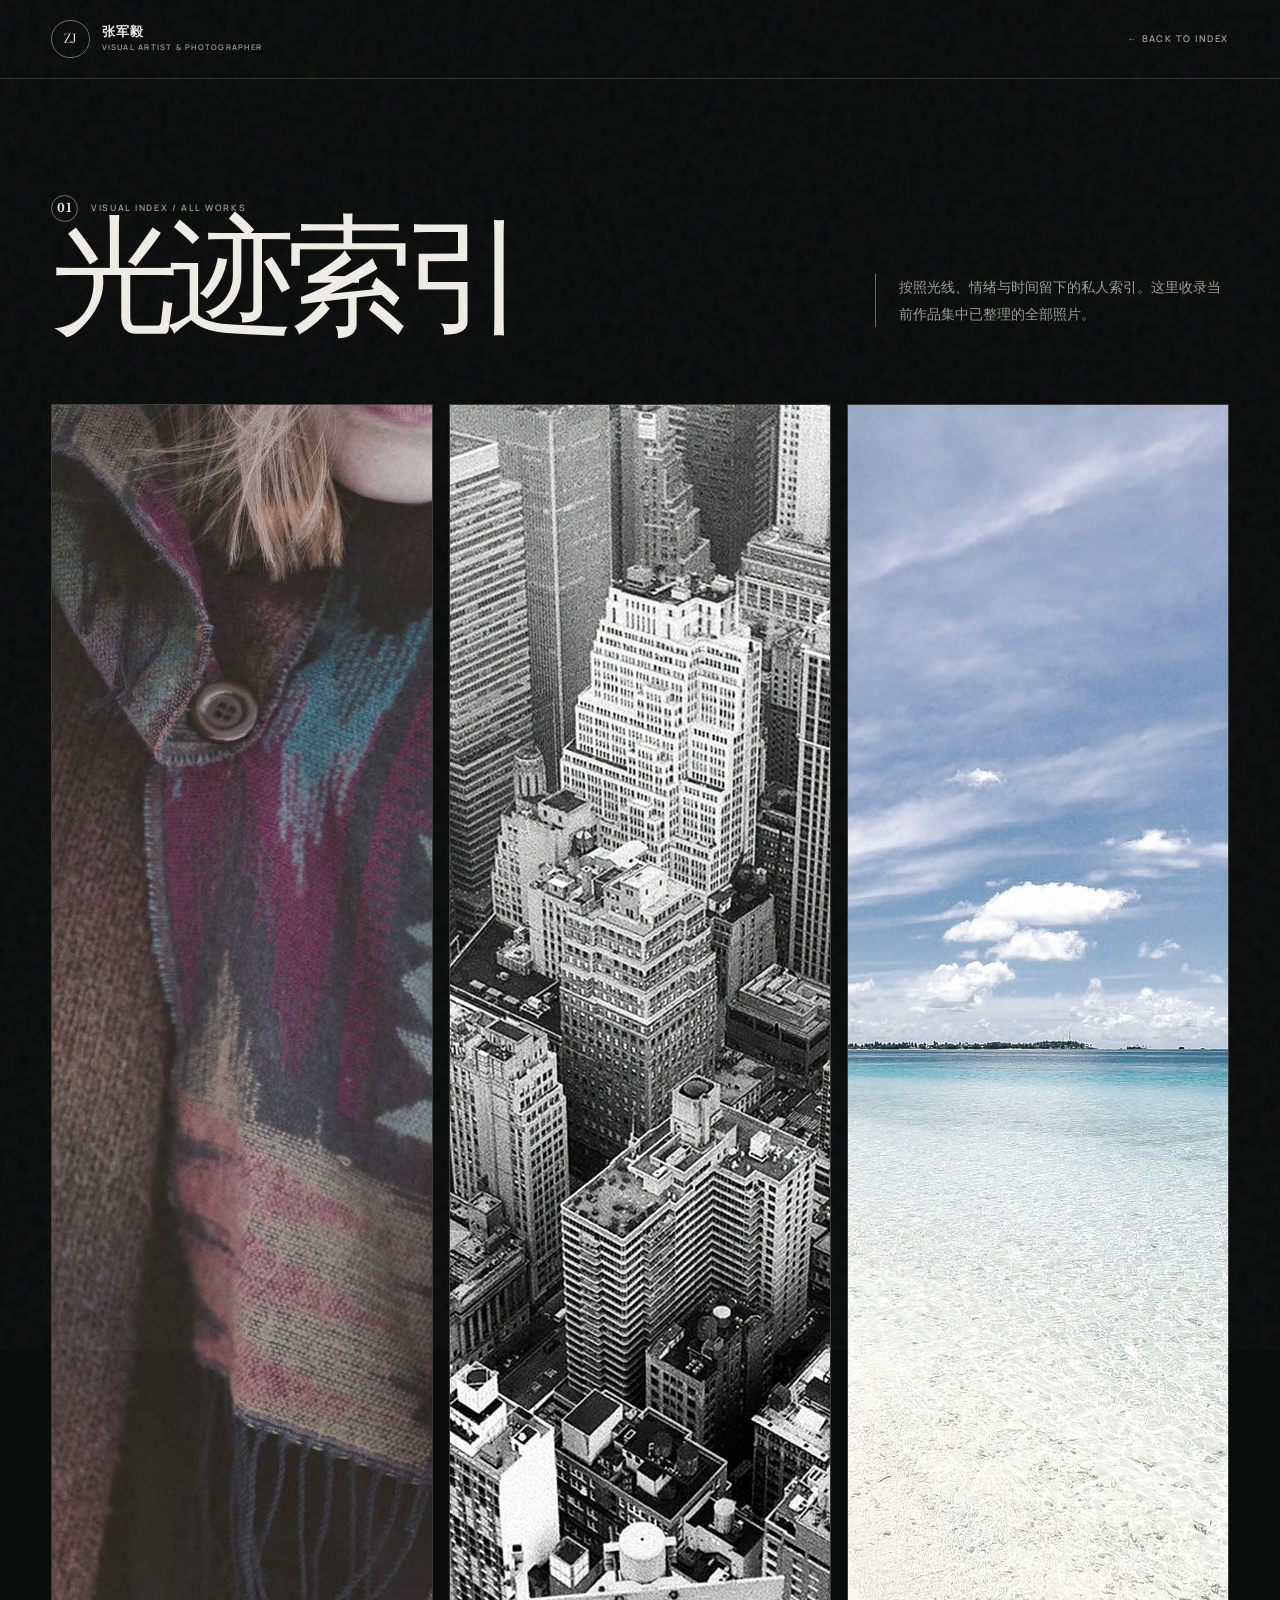
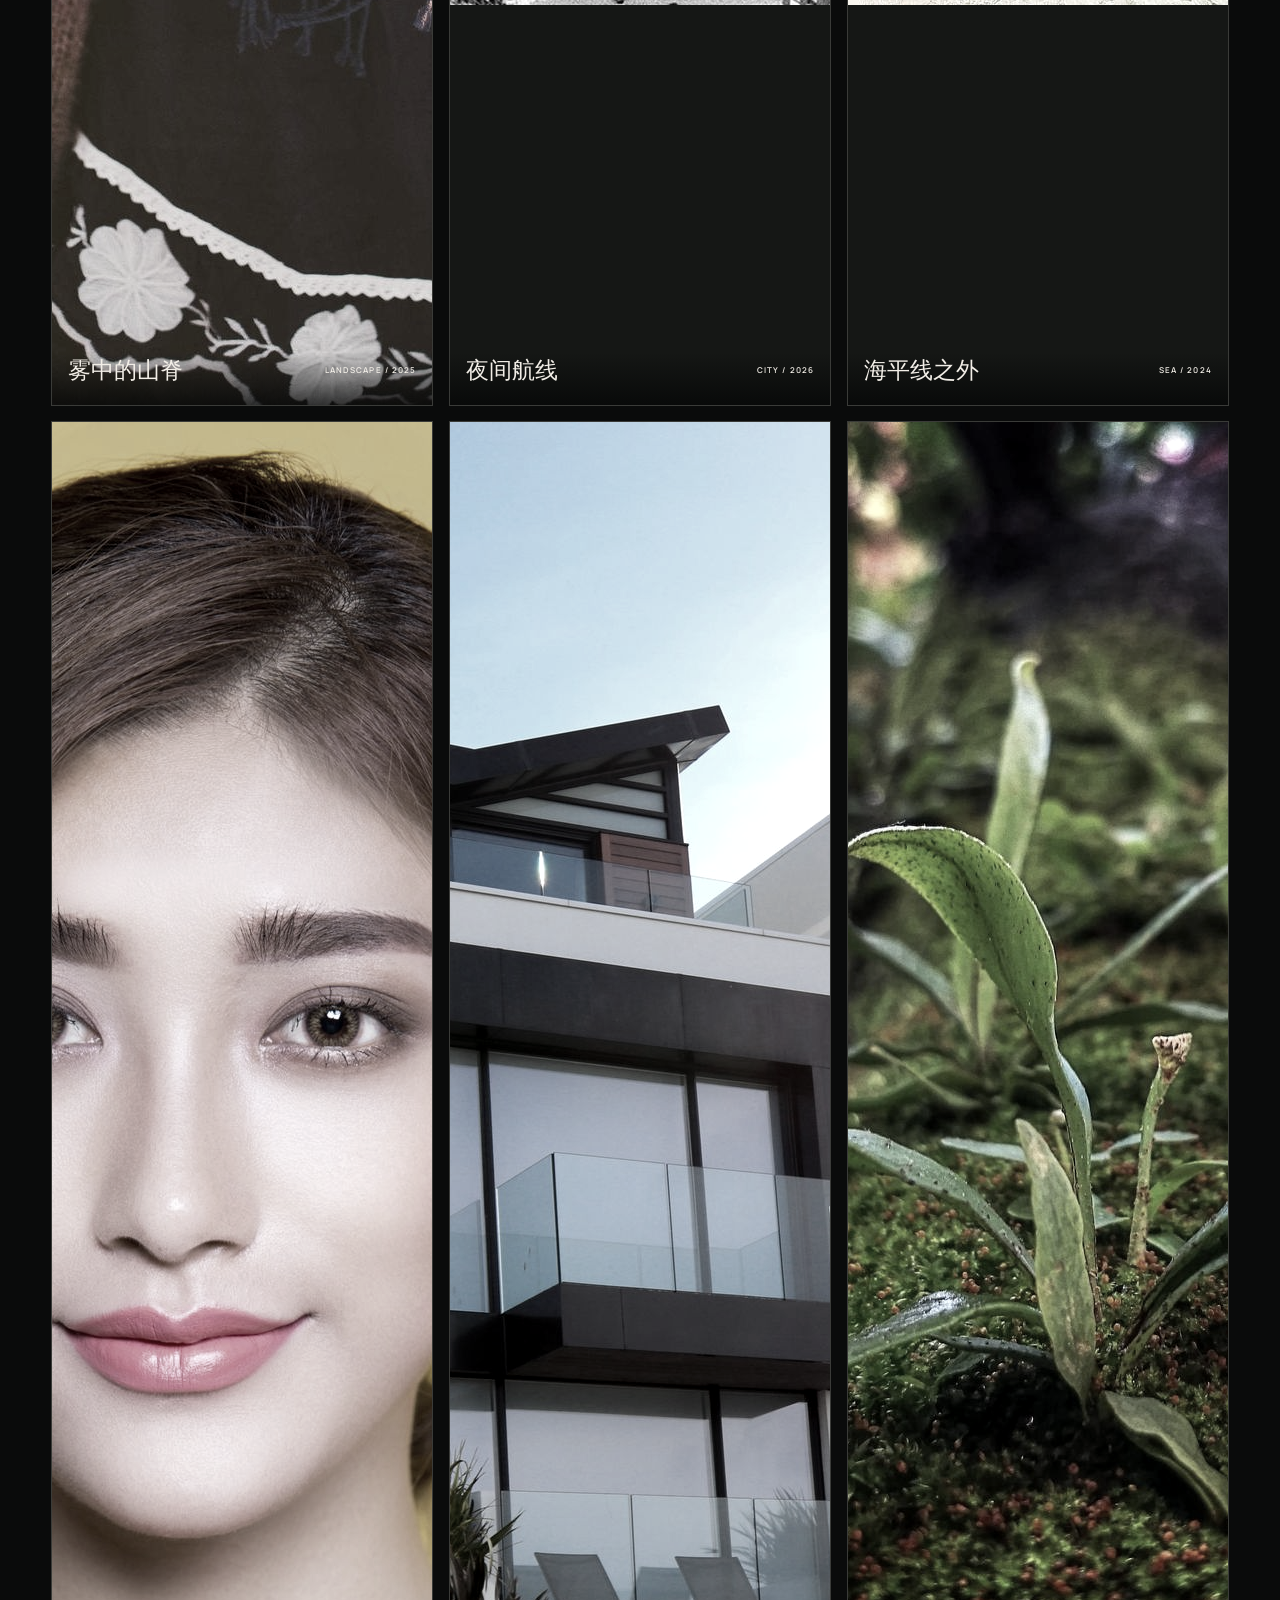
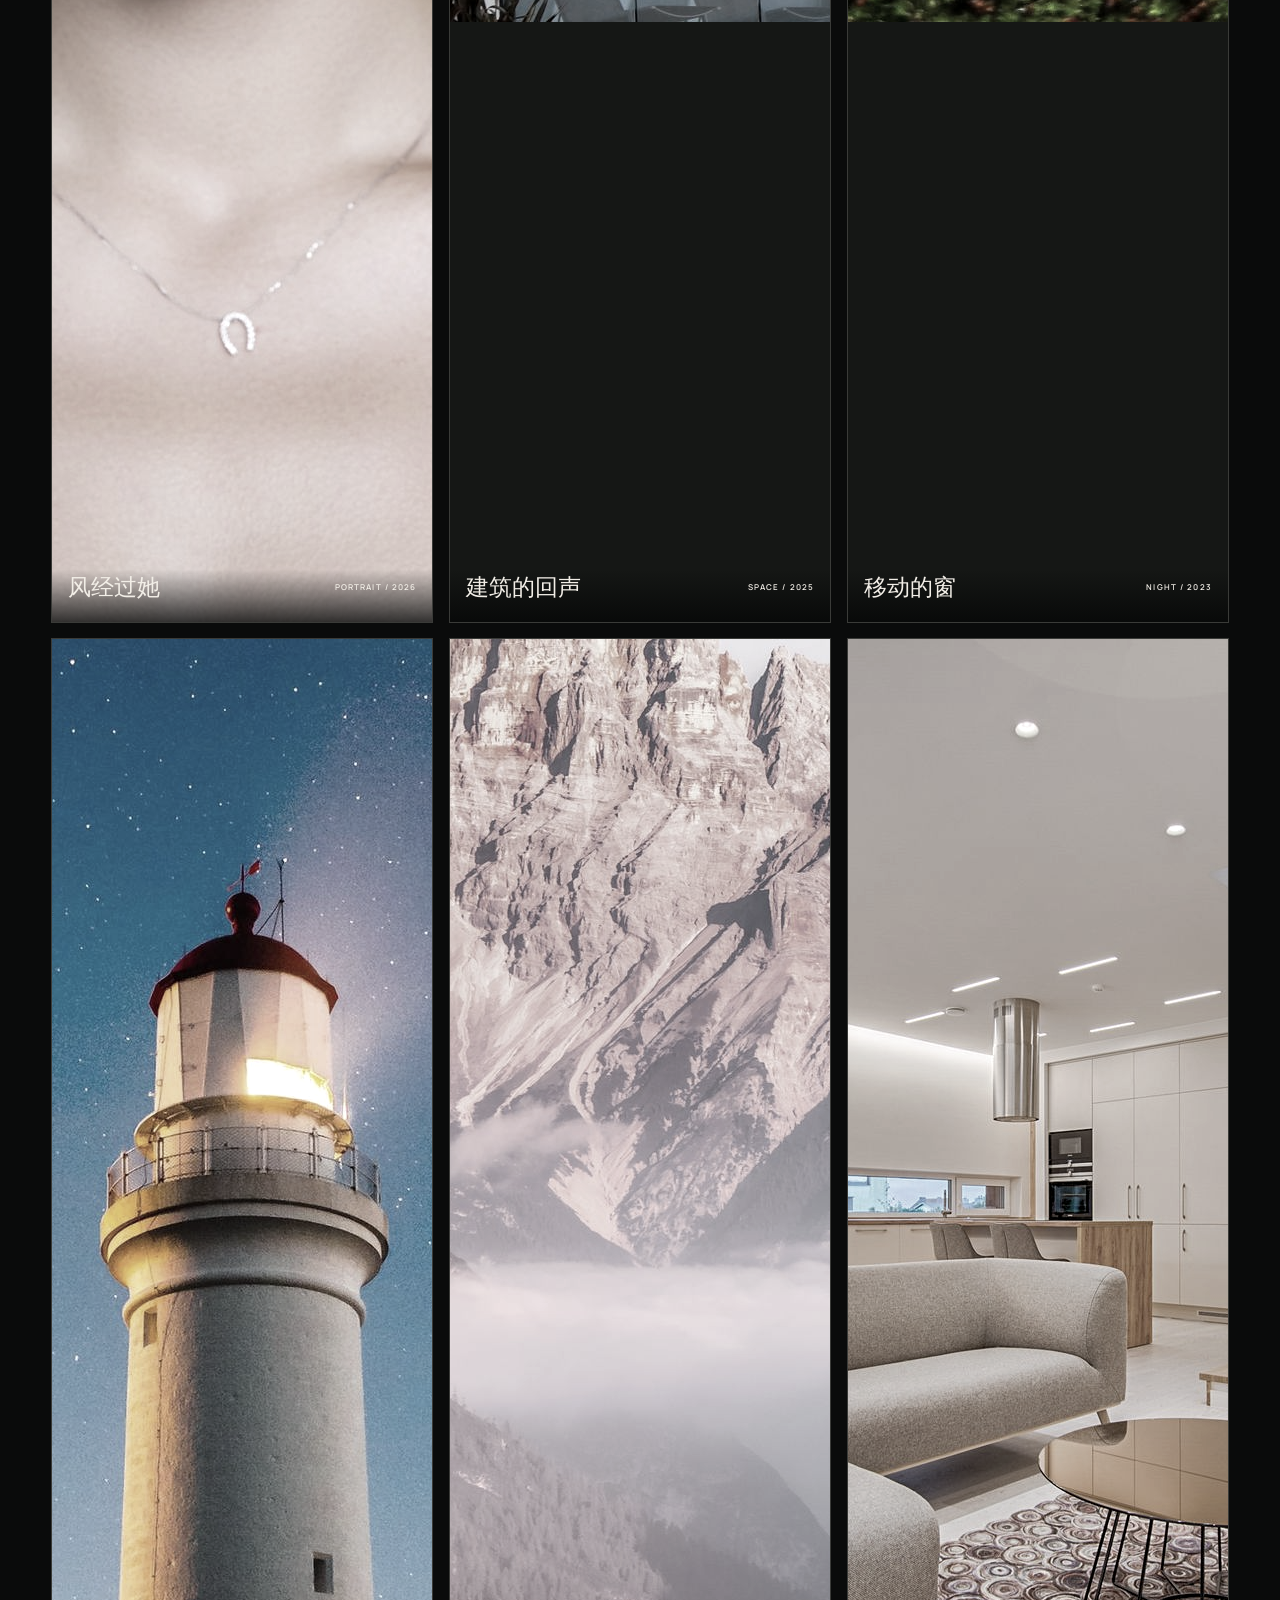
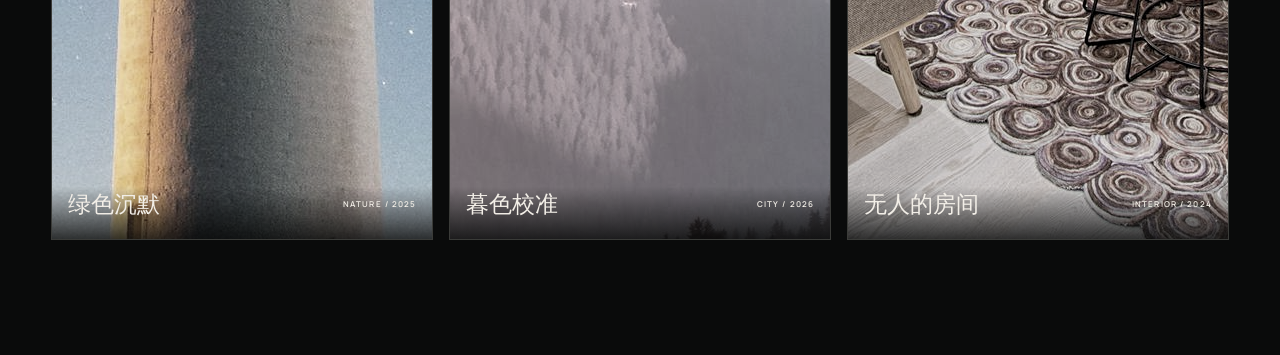
==== archive.html @ ff22b564 "split visual index and full photo gallery" ====
<!doctype html>
<html lang="zh-CN" data-theme="dark">
<head>
  <meta charset="utf-8">
  <meta name="viewport" content="width=device-width, initial-scale=1">
  <meta name="theme-color" content="#0a0b0b">
  <meta name="description" content="张军毅的完整照片索引。">
  <title>光迹索引 — Zhang Junyi</title>
  <link rel="icon" href="assets/favicon.svg" type="image/svg+xml">
  <link rel="stylesheet" href="fonts.css">
  <link rel="stylesheet" href="styles.css">
</head>
<body class="archive-page">
  <div class="page-noise" aria-hidden="true"></div>

  <header class="archive-page-header">
    <a class="brand" href="index.html" aria-label="返回张军毅作品集首页">
      <span class="brand-mark">ZJ</span>
      <span class="brand-name">张军毅<small>Visual Artist &amp; Photographer</small></span>
    </a>
    <a class="archive-back" href="index.html">← Back to index</a>
  </header>

  <main class="full-archive">
    <div class="section-index"><span>01</span><span>VISUAL INDEX / ALL WORKS</span></div>

    <div class="full-archive-head">
      <h1>光迹索引</h1>
      <p class="full-archive-intro">按照光线、情绪与时间留下的私人索引。这里收录当前作品集中已整理的全部照片。</p>
    </div>

    <div class="full-archive-grid">
      <figure class="full-archive-card">
        <img src="assets/photos/photo-01.jpg" alt="雾中的山脊" width="1200" height="1600" loading="lazy">
        <figcaption><strong>雾中的山脊</strong><small>Landscape / 2025</small></figcaption>
      </figure>
      <figure class="full-archive-card">
        <img src="assets/photos/photo-02.jpg" alt="夜间航线" width="1800" height="1200" loading="lazy">
        <figcaption><strong>夜间航线</strong><small>City / 2026</small></figcaption>
      </figure>
      <figure class="full-archive-card">
        <img src="assets/photos/photo-03.jpg" alt="海平线之外" width="1800" height="1200" loading="lazy">
        <figcaption><strong>海平线之外</strong><small>Sea / 2024</small></figcaption>
      </figure>
      <figure class="full-archive-card">
        <img src="assets/photos/photo-04.jpg" alt="风经过她" width="1400" height="1800" loading="lazy">
        <figcaption><strong>风经过她</strong><small>Portrait / 2026</small></figcaption>
      </figure>
      <figure class="full-archive-card">
        <img src="assets/photos/photo-05.jpg" alt="建筑的回声" width="1800" height="1200" loading="lazy">
        <figcaption><strong>建筑的回声</strong><small>Space / 2025</small></figcaption>
      </figure>
      <figure class="full-archive-card">
        <img src="assets/photos/photo-06.jpg" alt="移动的窗" width="1800" height="1200" loading="lazy">
        <figcaption><strong>移动的窗</strong><small>Night / 2023</small></figcaption>
      </figure>
      <figure class="full-archive-card">
        <img src="assets/photos/photo-07.jpg" alt="绿色沉默" width="1800" height="1200" loading="lazy">
        <figcaption><strong>绿色沉默</strong><small>Nature / 2025</small></figcaption>
      </figure>
      <figure class="full-archive-card">
        <img src="assets/photos/photo-08.jpg" alt="暮色校准" width="1800" height="1200" loading="lazy">
        <figcaption><strong>暮色校准</strong><small>City / 2026</small></figcaption>
      </figure>
      <figure class="full-archive-card">
        <img src="assets/photos/photo-09.jpg" alt="无人的房间" width="1800" height="1200" loading="lazy">
        <figcaption><strong>无人的房间</strong><small>Interior / 2024</small></figcaption>
      </figure>
    </div>
  </main>
</body>
</html>
---- fonts.css ----
@font-face {
  font-family: "Bodoni Moda";
  src: url("assets/fonts/bodoni-moda-400-normal.woff2") format("woff2");
  font-style: normal;
  font-weight: 400;
  font-display: swap;
}

@font-face {
  font-family: "Bodoni Moda";
  src: url("assets/fonts/bodoni-moda-500-normal.woff2") format("woff2");
  font-style: normal;
  font-weight: 500;
  font-display: swap;
}

@font-face {
  font-family: "Manrope";
  src: url("assets/fonts/manrope-400-normal.woff2") format("woff2");
  font-style: normal;
  font-weight: 400;
  font-display: swap;
}

@font-face {
  font-family: "Manrope";
  src: url("assets/fonts/manrope-500-normal.woff2") format("woff2");
  font-style: normal;
  font-weight: 500;
  font-display: swap;
}

@font-face {
  font-family: "Manrope";
  src: url("assets/fonts/manrope-600-normal.woff2") format("woff2");
  font-style: normal;
  font-weight: 600;
  font-display: swap;
}
---- styles.css ----
:root {
  --bg: #0a0b0b;
  --bg-soft: #101211;
  --surface: #151715;
  --text: #f0ede6;
  --muted: #9a9d96;
  --faint: #62665f;
  --line: rgba(240, 237, 230, 0.17);
  --line-strong: rgba(240, 237, 230, 0.42);
  --accent: #f15a2b;
  --accent-soft: #ffb087;
  --inverse: #e9e5dc;
  --inverse-text: #0e100f;
  --font-display: "Bodoni Moda", "Songti SC", "SimSun", Georgia, serif;
  --font-sans: "Manrope", "PingFang SC", "Microsoft YaHei", sans-serif;
  --gutter: clamp(1.25rem, 4vw, 4.5rem);
  --ease-out: cubic-bezier(0.16, 1, 0.3, 1);
  --ease-smooth: cubic-bezier(0.65, 0, 0.35, 1);
}

html[data-theme="light"] {
  --bg: #ebe7df;
  --bg-soft: #e1ddd5;
  --surface: #f6f2ea;
  --text: #121412;
  --muted: #666962;
  --faint: #92958e;
  --line: rgba(18, 20, 18, 0.16);
  --line-strong: rgba(18, 20, 18, 0.4);
  --accent: #db4b20;
  --accent-soft: #b63716;
  --inverse: #111311;
  --inverse-text: #f0ede6;
}

*,
*::before,
*::after {
  box-sizing: border-box;
}

html {
  scroll-behavior: smooth;
  color-scheme: dark;
}

html[data-theme="light"] {
  color-scheme: light;
}

body {
  margin: 0;
  overflow-x: hidden;
  background: var(--bg);
  color: var(--text);
  font-family: var(--font-sans);
  font-size: 16px;
  line-height: 1.6;
  -webkit-font-smoothing: antialiased;
  text-rendering: optimizeLegibility;
  transition: background-color 0.6s var(--ease-smooth), color 0.6s var(--ease-smooth);
}

body.is-loading,
body.modal-open {
  overflow: hidden;
}

body::selection {
  background: var(--accent);
  color: #fff;
}

a,
button {
  color: inherit;
}

a {
  text-decoration: none;
}

button {
  font: inherit;
}

img,
svg {
  display: block;
  max-width: 100%;
}

p,
h1,
h2,
h3,
figure,
blockquote {
  margin: 0;
}

.page-noise {
  position: fixed;
  inset: -50%;
  z-index: 180;
  pointer-events: none;
  opacity: 0.08;
  background-image: url("data:image/svg+xml,%3Csvg viewBox='0 0 180 180' xmlns='http://www.w3.org/2000/svg'%3E%3Cfilter id='n'%3E%3CfeTurbulence type='fractalNoise' baseFrequency='.86' numOctaves='4' stitchTiles='stitch'/%3E%3C/filter%3E%3Crect width='100%25' height='100%25' filter='url(%23n)' opacity='.65'/%3E%3C/svg%3E");
  animation: grain-shift 0.22s steps(2) infinite;
}

@keyframes grain-shift {
  0% { transform: translate3d(0, 0, 0); }
  25% { transform: translate3d(2%, -1%, 0); }
  50% { transform: translate3d(-1%, 2%, 0); }
  75% { transform: translate3d(1%, 1%, 0); }
  100% { transform: translate3d(-2%, -1%, 0); }
}

.scroll-progress {
  position: fixed;
  top: 0;
  left: 0;
  z-index: 120;
  width: 100%;
  height: 2px;
  pointer-events: none;
}

.scroll-progress i {
  display: block;
  width: 100%;
  height: 100%;
  background: var(--accent);
  transform: scaleX(0);
  transform-origin: left center;
}

.loader {
  position: fixed;
  inset: 0;
  z-index: 300;
  display: grid;
  grid-template-rows: auto 1fr auto;
  padding: clamp(1.25rem, 3vw, 2.5rem);
  background: #0b0c0c;
  color: #f1eee6;
  clip-path: inset(0 0 0 0);
  transition: clip-path 1.05s var(--ease-smooth), visibility 1.05s;
}

body.is-ready .loader {
  visibility: hidden;
  pointer-events: none;
  clip-path: inset(0 0 100% 0);
}

.loader-top,
.loader-bottom {
  display: flex;
  align-items: center;
  justify-content: space-between;
  gap: 2rem;
  color: rgba(241, 238, 230, 0.58);
  font-size: 0.6rem;
  font-weight: 600;
  letter-spacing: 0.18em;
  text-transform: uppercase;
}

.loader-center {
  display: flex;
  align-items: center;
  justify-content: center;
  gap: clamp(1.5rem, 4vw, 4rem);
}

.loader-mark {
  font-family: var(--font-display);
  font-size: clamp(5rem, 14vw, 12rem);
  letter-spacing: -0.08em;
  line-height: 0.7;
}

.loader-copy {
  padding-left: clamp(1.5rem, 4vw, 4rem);
  border-left: 1px solid rgba(241, 238, 230, 0.22);
  color: rgba(241, 238, 230, 0.76);
  font-family: var(--font-display);
  font-size: clamp(1.1rem, 2vw, 2rem);
}

.loader-bottom {
  display: grid;
  grid-template-columns: 3rem 1fr auto;
}

.loader-count {
  color: #f1eee6;
  font-family: var(--font-display);
  font-size: 1.4rem;
}

.loader-line {
  height: 1px;
  overflow: hidden;
  background: rgba(241, 238, 230, 0.18);
}

.loader-line i {
  display: block;
  width: 0%;
  height: 100%;
  background: #f1eee6;
  transition: width 0.1s linear;
}

.cursor {
  position: fixed;
  top: 0;
  left: 0;
  z-index: 190;
  display: grid;
  place-items: center;
  width: 4.4rem;
  height: 4.4rem;
  border: 1px solid rgba(255, 255, 255, 0.7);
  border-radius: 50%;
  color: #fff;
  pointer-events: none;
  opacity: 0;
  mix-blend-mode: difference;
  transform: translate3d(-50%, -50%, 0);
  transition: width 0.3s var(--ease-out), height 0.3s var(--ease-out), opacity 0.25s ease;
}

.cursor span {
  font-size: 0.48rem;
  font-weight: 700;
  letter-spacing: 0.18em;
  opacity: 0;
  transition: opacity 0.25s ease;
}

body.has-cursor .cursor {
  opacity: 1;
}

body.has-cursor .work-card {
  cursor: none;
}

body.cursor-view .cursor {
  width: 6.5rem;
  height: 6.5rem;
}

body.cursor-view .cursor span {
  opacity: 1;
}

.site-header {
  position: fixed;
  top: 0;
  left: 0;
  z-index: 100;
  width: 100%;
  border-bottom: 1px solid transparent;
  transition: background 0.4s ease, border-color 0.4s ease, backdrop-filter 0.4s ease;
}

.site-header.is-scrolled {
  border-color: var(--line);
  background: color-mix(in srgb, var(--bg) 82%, transparent);
  backdrop-filter: blur(18px);
}

.header-inner {
  display: grid;
  grid-template-columns: 1fr auto 1fr;
  align-items: center;
  gap: 2rem;
  min-height: 5.5rem;
  padding: 0 var(--gutter);
}

.brand {
  display: inline-flex;
  align-items: center;
  gap: 0.8rem;
  width: fit-content;
}

.brand-mark {
  display: grid;
  place-items: center;
  width: 2.55rem;
  height: 2.55rem;
  border: 1px solid var(--line-strong);
  border-radius: 50%;
  font-family: var(--font-display);
  font-size: 0.9rem;
  transition: background 0.3s ease, color 0.3s ease, transform 0.6s var(--ease-out);
}

.brand:hover .brand-mark {
  background: var(--accent);
  color: #fff;
  transform: rotate(90deg);
}

.brand-name {
  display: grid;
  font-family: var(--font-display);
  font-size: 1.05rem;
  line-height: 1;
}

.brand-name small {
  margin-top: 0.32rem;
  color: var(--muted);
  font-family: var(--font-sans);
  font-size: 0.48rem;
  font-weight: 600;
  letter-spacing: 0.15em;
  text-transform: uppercase;
}

.primary-nav {
  display: flex;
  align-items: center;
  gap: clamp(1.2rem, 2.6vw, 2.7rem);
}

.nav-link {
  position: relative;
  display: inline-flex;
  align-items: baseline;
  gap: 0.35rem;
  padding: 0.35rem 0;
  color: var(--muted);
  font-size: 0.67rem;
  font-weight: 600;
  letter-spacing: 0.06em;
  text-transform: uppercase;
  transition: color 0.25s ease;
}

.nav-link span {
  color: var(--faint);
  font-size: 0.48rem;
}

.nav-link::after {
  content: "";
  position: absolute;
  right: 0;
  bottom: 0;
  left: 0;
  height: 1px;
  background: var(--accent);
  transform: scaleX(0);
  transform-origin: right;
  transition: transform 0.35s var(--ease-out);
}

.nav-link:hover,
.nav-link.is-active {
  color: var(--text);
}

.nav-link:hover::after,
.nav-link.is-active::after {
  transform: scaleX(1);
  transform-origin: left;
}

.header-tools {
  display: flex;
  align-items: center;
  justify-content: flex-end;
  gap: 1.1rem;
}

.local-time {
  color: var(--muted);
  font-size: 0.56rem;
  font-weight: 600;
  letter-spacing: 0.12em;
}

.theme-toggle,
.menu-toggle {
  border: 0;
  background: transparent;
  cursor: pointer;
}

.theme-toggle {
  display: flex;
  align-items: center;
  gap: 0.55rem;
  padding: 0.25rem;
  color: var(--muted);
  font-size: 0.55rem;
  font-weight: 600;
  letter-spacing: 0.12em;
}

.theme-toggle i {
  position: relative;
  display: block;
  width: 1.8rem;
  height: 0.8rem;
  border: 1px solid var(--line-strong);
  border-radius: 999px;
}

.theme-toggle i::after {
  content: "";
  position: absolute;
  top: 2px;
  left: 2px;
  width: 0.5rem;
  height: 0.5rem;
  border-radius: 50%;
  background: var(--text);
  transition: transform 0.35s var(--ease-out);
}

html[data-theme="light"] .theme-toggle i::after {
  transform: translateX(0.95rem);
}

.menu-toggle {
  display: none;
  width: 2.7rem;
  height: 2.7rem;
  padding: 0;
}

.hero {
  position: relative;
  height: 100svh;
  min-height: 42rem;
  overflow: hidden;
  padding: 0 var(--gutter);
  background: #080909;
  color: #f2eee7;
}

.hero-photo {
  position: absolute;
  inset: 0;
  overflow: hidden;
  clip-path: inset(0 0 0 0);
  transform: scale(1.02);
}

.hero-photo::after {
  content: "";
  position: absolute;
  inset: 0;
  background:
    linear-gradient(90deg, rgba(5, 6, 6, 0.88) 0%, rgba(5, 6, 6, 0.44) 48%, rgba(5, 6, 6, 0.56) 100%),
    linear-gradient(0deg, rgba(5, 6, 6, 0.76) 0%, transparent 52%),
    linear-gradient(180deg, rgba(5, 6, 6, 0.65) 0%, transparent 28%);
}

.hero-photo img {
  width: 100%;
  height: 100%;
  object-fit: cover;
  filter: grayscale(0.72) contrast(1.08) brightness(0.88);
}

.hero-grid {
  position: absolute;
  inset: 0;
  pointer-events: none;
  background:
    linear-gradient(rgba(255, 255, 255, 0.075) 1px, transparent 1px) 0 0 / 100% 25%,
    linear-gradient(90deg, rgba(255, 255, 255, 0.075) 1px, transparent 1px) 0 0 / 25% 100%;
  mask-image: linear-gradient(to bottom, #000, transparent 92%);
}

.hero-kicker {
  position: absolute;
  top: 7.5rem;
  right: var(--gutter);
  left: var(--gutter);
  z-index: 3;
  display: flex;
  justify-content: space-between;
  color: rgba(242, 238, 231, 0.68);
  font-size: 0.56rem;
  font-weight: 600;
  letter-spacing: 0.17em;
  text-transform: uppercase;
}

.hero-title {
  position: absolute;
  top: 50%;
  left: var(--gutter);
  z-index: 3;
  width: calc(100% - var(--gutter) * 2);
  transform: translateY(-48%);
  font-family: var(--font-display);
  font-size: clamp(5rem, 15.5vw, 15rem);
  font-weight: 400;
  letter-spacing: -0.09em;
  line-height: 0.72;
}

.title-line {
  display: flex;
  align-items: flex-end;
  gap: clamp(0.8rem, 2vw, 2rem);
  overflow: hidden;
}

.title-line .title-inner {
  display: block;
  transform: translateY(115%);
  transition: transform 1.15s var(--ease-out);
}

body.is-ready .title-line .title-inner {
  transform: translateY(0);
}

body.is-ready .title-line:nth-child(2) .title-inner {
  transition-delay: 0.12s;
}

.title-line small,
.title-line em {
  margin-bottom: 0.55em;
  color: rgba(242, 238, 231, 0.62);
  font-family: var(--font-sans);
  font-size: clamp(0.55rem, 0.85vw, 0.78rem);
  font-style: normal;
  font-weight: 600;
  letter-spacing: 0.24em;
  text-transform: uppercase;
}

.title-line-alt {
  justify-content: flex-end;
  margin-top: 0.1em;
  color: transparent;
  -webkit-text-stroke: 1px rgba(242, 238, 231, 0.62);
}

.title-line-alt em {
  color: var(--accent);
  -webkit-text-stroke: 0;
}

.hero-footer {
  position: absolute;
  right: var(--gutter);
  bottom: 2.4rem;
  left: var(--gutter);
  z-index: 3;
  display: flex;
  justify-content: space-between;
  align-items: flex-end;
  gap: 2rem;
}

.hero-footer p {
  width: min(100%, 31rem);
  color: rgba(242, 238, 231, 0.66);
  font-size: 0.82rem;
}

.hero-coordinates {
  display: flex;
  gap: 1.2rem;
  color: rgba(242, 238, 231, 0.48);
  font-size: 0.54rem;
  font-weight: 600;
  letter-spacing: 0.13em;
}

.hero-scroll {
  position: absolute;
  right: var(--gutter);
  bottom: 7.5rem;
  z-index: 4;
  display: flex;
  align-items: center;
  gap: 0.8rem;
  color: rgba(242, 238, 231, 0.65);
  font-size: 0.52rem;
  font-weight: 600;
  letter-spacing: 0.16em;
  text-transform: uppercase;
  transform: rotate(90deg) translateX(100%);
  transform-origin: right bottom;
}

.hero-scroll i {
  display: block;
  width: 3rem;
  height: 1px;
  overflow: hidden;
  background: rgba(242, 238, 231, 0.25);
}

.hero-scroll i::after {
  content: "";
  display: block;
  width: 45%;
  height: 100%;
  background: var(--accent);
  animation: scroll-dash 1.7s ease-in-out infinite;
}

@keyframes scroll-dash {
  from { transform: translateX(-120%); }
  to { transform: translateX(260%); }
}

.hero-reveal {
  opacity: 0;
  transition: opacity 0.8s ease 0.65s, transform 0.8s var(--ease-out) 0.65s;
}

.hero-kicker.hero-reveal {
  transform: translateY(-1rem);
}

.hero-footer.hero-reveal {
  transform: translateY(1rem);
}

body.is-ready .hero-reveal {
  opacity: 1;
  transform: translateY(0);
}

.marquee {
  position: relative;
  z-index: 5;
  overflow: hidden;
  border-top: 1px solid var(--line);
  border-bottom: 1px solid var(--line);
  background: var(--inverse);
  color: var(--inverse-text);
}

.marquee-track {
  display: flex;
  align-items: center;
  width: max-content;
  gap: 2.2rem;
  padding: 1rem 0;
  animation: marquee-move 32s linear infinite;
}

.marquee-track span {
  font-size: 0.62rem;
  font-weight: 600;
  letter-spacing: 0.2em;
  white-space: nowrap;
}

.marquee-track i {
  color: var(--accent);
  font-size: 0.72rem;
  font-style: normal;
}

@keyframes marquee-move {
  to { transform: translateX(-50%); }
}

.section-frame {
  width: min(calc(100% - var(--gutter) * 2), 1600px);
  margin: 0 auto;
}

.section-index {
  display: flex;
  align-items: center;
  gap: 0.8rem;
  color: var(--muted);
  font-size: 0.55rem;
  font-weight: 600;
  letter-spacing: 0.18em;
  text-transform: uppercase;
}

.section-index span:first-child {
  display: grid;
  place-items: center;
  width: 1.7rem;
  height: 1.7rem;
  border: 1px solid var(--line-strong);
  border-radius: 50%;
  color: var(--text);
  font-family: var(--font-display);
  font-size: 0.72rem;
}

.manifesto {
  scroll-margin-top: 5rem;
  padding: clamp(7rem, 13vw, 13rem) 0 clamp(6rem, 10vw, 10rem);
  background: var(--bg);
}

.manifesto-layout {
  display: grid;
  grid-template-columns: minmax(15rem, 0.65fr) minmax(29rem, 1.35fr);
  gap: clamp(3rem, 10vw, 11rem);
  margin-top: clamp(3.5rem, 7vw, 7rem);
}

.manifesto-aside {
  align-self: start;
}

.portrait-card {
  position: relative;
  padding: 0.65rem;
  border: 1px solid var(--line);
  background: var(--surface);
  transform-style: preserve-3d;
  will-change: transform;
}

.portrait-card::before {
  content: "";
  position: absolute;
  top: -0.85rem;
  right: -0.85rem;
  width: 45%;
  aspect-ratio: 1;
  border-top: 1px solid var(--line-strong);
  border-right: 1px solid var(--line-strong);
  pointer-events: none;
}

.portrait-card img {
  width: 100%;
  aspect-ratio: 4 / 5;
  object-fit: cover;
  filter: grayscale(0.55) contrast(1.04);
}

.portrait-card figcaption {
  display: flex;
  justify-content: space-between;
  gap: 1rem;
  padding: 0.75rem 0.2rem 0.1rem;
  color: var(--muted);
  font-size: 0.52rem;
  font-weight: 600;
  letter-spacing: 0.11em;
  text-transform: uppercase;
}

.manifesto-content h2 {
  font-family: var(--font-display);
  font-size: clamp(3.5rem, 7.8vw, 8.6rem);
  font-weight: 400;
  letter-spacing: -0.075em;
  line-height: 0.88;
}

.manifesto-content h2 em {
  color: transparent;
  font-style: italic;
  -webkit-text-stroke: 1px var(--text);
}

.manifesto-body {
  display: grid;
  grid-template-columns: repeat(2, minmax(0, 1fr));
  gap: clamp(1.5rem, 3vw, 3rem);
  width: min(100%, 50rem);
  margin-top: clamp(3rem, 6vw, 5.5rem);
  margin-left: auto;
  color: var(--muted);
  font-size: clamp(0.88rem, 1.15vw, 1rem);
  line-height: 1.9;
}

.manifesto-data {
  display: grid;
  grid-template-columns: repeat(4, minmax(0, 1fr));
  margin-top: clamp(5rem, 9vw, 9rem);
  border-top: 1px solid var(--line);
  border-bottom: 1px solid var(--line);
}

.manifesto-data > div {
  display: grid;
  gap: 0.45rem;
  padding: 1.65rem 1.4rem 1.75rem 0;
  border-right: 1px solid var(--line);
}

.manifesto-data > div:last-child {
  border-right: 0;
  padding-left: 1.4rem;
}

.manifesto-data span {
  color: var(--faint);
  font-size: 0.52rem;
  font-weight: 600;
  letter-spacing: 0.15em;
  text-transform: uppercase;
}

.manifesto-data strong {
  font-family: var(--font-display);
  font-size: clamp(1.05rem, 1.7vw, 1.45rem);
  font-weight: 400;
}

.status-live {
  display: inline-flex;
  align-items: center;
  gap: 0.55rem;
}

.status-live i {
  width: 0.45rem;
  height: 0.45rem;
  border-radius: 50%;
  background: #77c78e;
  box-shadow: 0 0 0 0 rgba(119, 199, 142, 0.5);
  animation: live-pulse 2s infinite;
}

@keyframes live-pulse {
  70% { box-shadow: 0 0 0 8px rgba(119, 199, 142, 0); }
}

.works-pin {
  position: relative;
  height: 620vh;
  min-height: 620vh;
  scroll-margin-top: 0;
  background: var(--bg-soft);
}

.works-sticky {
  position: sticky;
  top: 0;
  height: 100svh;
  overflow: hidden;
  padding: 6.2rem 0 2.2rem;
  border-top: 1px solid var(--line);
  border-bottom: 1px solid var(--line);
  background: var(--bg-soft);
}

.works-head {
  position: relative;
  z-index: 3;
  display: grid;
  grid-template-columns: minmax(10rem, 0.45fr) 1fr auto;
  align-items: end;
  gap: 2rem;
  padding: 0 var(--gutter);
}

.works-title-wrap {
  display: flex;
  align-items: end;
  justify-content: center;
  gap: 1.5rem;
}

.works-title-wrap h2 {
  font-family: var(--font-display);
  font-size: clamp(2.4rem, 5vw, 5.7rem);
  font-weight: 400;
  letter-spacing: -0.06em;
  line-height: 0.85;
}

.works-title-wrap p {
  margin-bottom: 0.5em;
  color: var(--muted);
  font-size: 0.55rem;
  font-weight: 600;
  letter-spacing: 0.12em;
  white-space: nowrap;
}

.works-counter {
  display: flex;
  align-items: center;
  gap: 0.55rem;
  color: var(--muted);
  font-size: 0.6rem;
  font-weight: 600;
}

.works-counter span:first-child {
  color: var(--text);
  font-family: var(--font-display);
  font-size: 1.3rem;
}

.works-counter i {
  width: 2.8rem;
  height: 1px;
  background: var(--line-strong);
}

.works-viewport {
  position: relative;
  display: flex;
  align-items: center;
  height: calc(100svh - 11.2rem);
  margin-top: 0.6rem;
  overflow: visible;
}

.works-track {
  display: flex;
  align-items: center;
  gap: clamp(1rem, 2.2vw, 2.2rem);
  padding: 0 var(--gutter);
  will-change: transform;
}

.work-card {
  position: relative;
  flex: 0 0 auto;
  height: min(61vh, 800px);
  padding: 0;
  overflow: hidden;
  border: 1px solid var(--line);
  background: #111;
  color: #f3efe8;
  cursor: pointer;
  text-align: left;
}

.work-card-regular {
  width: min(47vw, 790px);
}

.work-card-wide {
  width: min(31vw, 520px);
}

.work-image {
  position: absolute;
  inset: 0;
  overflow: hidden;
}

.work-image::after {
  content: "";
  position: absolute;
  inset: 0;
  background: linear-gradient(to top, rgba(6, 7, 7, 0.78), transparent 52%);
}

.work-image img {
  width: 100%;
  height: 100%;
  object-fit: cover;
  filter: grayscale(0.45) saturate(0.72) contrast(1.04);
  transform: scale(1.015);
  transition: filter 0.85s var(--ease-out), transform 1.2s var(--ease-out);
}

.work-card:hover .work-image img {
  filter: grayscale(0) saturate(0.94) contrast(1.03);
  transform: scale(1.055);
}

.work-info {
  position: absolute;
  right: 0;
  bottom: 0;
  left: 0;
  z-index: 2;
  display: grid;
  grid-template-columns: auto 1fr auto;
  align-items: end;
  gap: 1rem;
  padding: 1.4rem;
}

.work-num {
  color: rgba(255, 255, 255, 0.58);
  font-family: var(--font-display);
  font-size: 1rem;
}

.work-info strong {
  font-family: var(--font-display);
  font-size: clamp(1.7rem, 3vw, 3.2rem);
  font-weight: 400;
  letter-spacing: -0.045em;
  line-height: 0.95;
}

.work-info small {
  color: rgba(255, 255, 255, 0.58);
  font-size: 0.52rem;
  font-weight: 600;
  letter-spacing: 0.12em;
  white-space: nowrap;
  text-transform: uppercase;
}

.works-progress {
  position: absolute;
  right: var(--gutter);
  bottom: 1.2rem;
  left: var(--gutter);
  height: 1px;
  background: var(--line);
}

.works-progress i {
  display: block;
  width: 0%;
  height: 100%;
  background: var(--accent);
  transition: width 0.12s linear;
}

.reveal {
  opacity: 0;
  transform: translateY(2.5rem);
  transition: opacity 0.9s var(--ease-out), transform 0.9s var(--ease-out);
}

.reveal.is-visible {
  opacity: 1;
  transform: translateY(0);
}

.journal {
  position: relative;
  scroll-margin-top: 5rem;
  padding: clamp(7rem, 13vw, 13rem) 0 clamp(6rem, 10vw, 10rem);
  overflow: hidden;
  background: var(--inverse);
  color: var(--inverse-text);
}

.journal .section-index,
.journal-head > p {
  color: color-mix(in srgb, var(--inverse-text) 58%, transparent);
}

.journal .section-index span:first-child {
  border-color: color-mix(in srgb, var(--inverse-text) 42%, transparent);
  color: var(--inverse-text);
}

.journal-head {
  display: grid;
  grid-template-columns: minmax(10rem, 0.45fr) minmax(28rem, 1fr) minmax(15rem, 0.42fr);
  align-items: end;
  gap: 2rem;
  margin-bottom: clamp(4rem, 8vw, 8rem);
}

.journal-head h2 {
  font-family: var(--font-display);
  font-size: clamp(3.5rem, 7.5vw, 8rem);
  font-weight: 400;
  letter-spacing: -0.07em;
  line-height: 0.88;
}

.journal-head h2 em {
  color: var(--accent);
  font-style: italic;
}

.journal-head > p {
  margin-bottom: 0.7em;
  font-size: 0.8rem;
  line-height: 1.8;
}

.journal-list {
  border-top: 1px solid color-mix(in srgb, var(--inverse-text) 18%, transparent);
}

.journal-row {
  position: relative;
  z-index: 0;
  isolation: isolate;
  display: grid;
  grid-template-columns: 3.5rem 9rem 1fr auto;
  align-items: center;
  gap: 2rem;
  width: 100%;
  padding: clamp(1.8rem, 3.5vw, 3.2rem) 0;
  border: 0;
  border-bottom: 1px solid color-mix(in srgb, var(--inverse-text) 18%, transparent);
  background: transparent;
  color: inherit;
  text-align: left;
  cursor: pointer;
  transition: padding 0.45s var(--ease-out);
}

.journal-row::before {
  content: "";
  position: absolute;
  inset: 0;
  z-index: -1;
  background: var(--inverse-text);
  transform: scaleY(0);
  transform-origin: bottom;
  transition: transform 0.5s var(--ease-out);
}

.journal-row:hover {
  padding-right: 1.5rem;
  padding-left: 1.5rem;
  color: var(--inverse);
}

.journal-row:hover::before {
  transform: scaleY(1);
}

.journal-no,
.journal-date {
  color: color-mix(in srgb, currentColor 58%, transparent);
  font-size: 0.6rem;
  font-weight: 600;
  letter-spacing: 0.14em;
  text-transform: uppercase;
}

.journal-main {
  display: flex;
  align-items: baseline;
  justify-content: space-between;
  gap: 2rem;
}

.journal-main strong {
  font-family: var(--font-display);
  font-size: clamp(1.7rem, 3.7vw, 4.2rem);
  font-weight: 400;
  letter-spacing: -0.045em;
  line-height: 1;
}

.journal-main small {
  color: color-mix(in srgb, currentColor 58%, transparent);
  font-size: 0.55rem;
  font-weight: 600;
  letter-spacing: 0.1em;
  white-space: nowrap;
  text-transform: uppercase;
}

.journal-arrow {
  font-size: 1.4rem;
  transition: transform 0.4s var(--ease-out);
}

.journal-row:hover .journal-arrow {
  transform: translate(0.35rem, -0.35rem);
}

.journal-preview {
  position: fixed;
  top: 0;
  left: 0;
  z-index: 25;
  width: 15rem;
  height: 18rem;
  overflow: hidden;
  pointer-events: none;
  opacity: 0;
  transform: translate3d(-50%, -50%, 0) scale(0.92);
  transition: opacity 0.3s ease, transform 0.4s var(--ease-out);
}

.journal-preview.is-visible {
  opacity: 1;
  transform: translate3d(-50%, -50%, 0) scale(1);
}

.journal-preview img {
  width: 100%;
  height: 100%;
  object-fit: cover;
}

.quote-section {
  position: relative;
  display: grid;
  place-items: center;
  min-height: 90svh;
  padding: 8rem var(--gutter);
  overflow: hidden;
  background: var(--bg);
}

.quote-section blockquote {
  position: relative;
  z-index: 2;
  color: var(--text);
  font-family: var(--font-display);
  font-size: clamp(3rem, 7.4vw, 8.2rem);
  letter-spacing: -0.065em;
  line-height: 0.95;
  text-align: center;
}

.quote-section blockquote > span {
  position: absolute;
  top: -0.48em;
  left: -0.62em;
  color: var(--accent);
  font-size: 1.25em;
}

.quote-section blockquote em {
  color: var(--accent);
  font-style: italic;
}

.quote-orbit {
  position: absolute;
  top: 50%;
  left: 50%;
  width: min(70vw, 62rem);
  aspect-ratio: 1;
  border: 1px solid var(--line);
  border-radius: 50%;
  transform: translate(-50%, -50%);
  animation: slow-spin 42s linear infinite;
}

.quote-orbit::before,
.quote-orbit::after {
  content: "";
  position: absolute;
  border-radius: 50%;
}

.quote-orbit::before {
  inset: 12%;
  border: 1px dashed var(--line-strong);
}

.quote-orbit::after {
  inset: 25%;
  background: radial-gradient(circle, color-mix(in srgb, var(--accent) 12%, transparent), transparent 65%);
}

.quote-orbit span {
  position: absolute;
  color: var(--faint);
  font-size: 0.55rem;
  font-weight: 600;
  letter-spacing: 0.18em;
}

.quote-orbit span:first-child {
  top: 8%;
  left: 30%;
}

.quote-orbit span:last-child {
  right: 25%;
  bottom: 7%;
}

.quote-orbit i {
  position: absolute;
  top: 50%;
  left: 0;
  width: 0.72rem;
  height: 0.72rem;
  border-radius: 50%;
  background: var(--accent);
}

@keyframes slow-spin {
  to { transform: translate(-50%, -50%) rotate(360deg); }
}

.contact {
  position: relative;
  scroll-margin-top: 5rem;
  padding: clamp(8rem, 14vw, 14rem) 0 3rem;
  overflow: hidden;
  background: var(--bg);
}

.contact-head {
  display: grid;
  grid-template-columns: minmax(15rem, 0.42fr) 1fr;
  align-items: end;
  gap: 2rem;
  margin-top: clamp(4rem, 7vw, 7rem);
}

.contact-head p {
  width: min(100%, 25rem);
  color: var(--muted);
  font-size: 0.82rem;
  line-height: 1.85;
}

.contact-head h2 {
  font-family: var(--font-display);
  font-size: clamp(4rem, 9vw, 10rem);
  font-weight: 400;
  letter-spacing: -0.075em;
  line-height: 0.82;
}

.contact-head h2 em {
  color: var(--accent);
  font-style: italic;
}

.contact-mail {
  display: flex;
  align-items: center;
  justify-content: space-between;
  gap: 2rem;
  margin-top: clamp(4rem, 8vw, 8rem);
  padding-bottom: 1rem;
  border-bottom: 1px solid var(--line-strong);
  font-family: var(--font-display);
  font-size: clamp(1.8rem, 5vw, 5.6rem);
  letter-spacing: -0.05em;
  transition: color 0.3s ease, border-color 0.3s ease;
}

.contact-mail i {
  font-size: 0.7em;
  transition: transform 0.4s var(--ease-out);
}

.contact-mail:hover {
  color: var(--accent);
  border-color: var(--accent);
}

.contact-mail:hover i {
  transform: translate(0.25rem, -0.25rem);
}

.contact-bottom {
  display: grid;
  grid-template-columns: 1fr auto auto;
  align-items: center;
  gap: 2rem;
  margin-top: 2.2rem;
  color: var(--muted);
  font-size: 0.58rem;
  font-weight: 600;
  letter-spacing: 0.1em;
  text-transform: uppercase;
}

.copy-button {
  width: fit-content;
  padding: 0;
  border: 0;
  background: transparent;
  color: inherit;
  cursor: pointer;
}

.copy-button span {
  margin-left: 0.45rem;
  color: var(--accent);
}

.social-links {
  display: flex;
  flex-wrap: wrap;
  gap: 1.4rem;
}

.social-links a {
  transition: color 0.25s ease;
}

.social-links a:hover {
  color: var(--accent);
}

dialog {
  color: var(--text);
}

dialog::backdrop {
  background: rgba(3, 4, 4, 0.86);
  backdrop-filter: blur(16px);
}

.lightbox {
  width: 100%;
  max-width: none;
  height: 100%;
  max-height: none;
  margin: 0;
  padding: clamp(1rem, 3vw, 2.5rem);
  border: 0;
  background: transparent;
}

.lightbox[open] {
  display: grid;
  place-items: center;
  animation: dialog-in 0.45s var(--ease-out);
}

.lightbox-shell {
  position: relative;
  display: grid;
  grid-template-columns: minmax(0, 1.75fr) minmax(19rem, 0.65fr);
  width: min(100%, 92rem);
  max-height: calc(100svh - clamp(2rem, 6vw, 5rem));
  overflow: hidden;
  border: 1px solid rgba(255, 255, 255, 0.16);
  background: #111312;
  color: #f2eee7;
  box-shadow: 0 30px 120px rgba(0, 0, 0, 0.55);
}

.lightbox-media {
  position: relative;
  display: grid;
  place-items: center;
  min-height: 34rem;
  overflow: hidden;
  background: #060707;
}

.lightbox-media::before {
  content: "";
  position: absolute;
  inset: 0;
  background:
    linear-gradient(45deg, rgba(255,255,255,.022) 25%, transparent 25%, transparent 75%, rgba(255,255,255,.022) 75%) 0 0 / 24px 24px,
    radial-gradient(circle at center, rgba(255,255,255,.05), transparent 60%);
}

.lightbox-media img {
  position: relative;
  z-index: 1;
  width: 100%;
  height: 100%;
  max-height: calc(100svh - clamp(2rem, 6vw, 5rem));
  object-fit: contain;
  animation: image-reveal 0.55s var(--ease-out);
}

.lightbox-info {
  display: flex;
  flex-direction: column;
  justify-content: center;
  padding: clamp(2rem, 4vw, 4.5rem);
  border-left: 1px solid rgba(255, 255, 255, 0.12);
}

.lightbox-index {
  color: rgba(255, 255, 255, 0.45);
  font-size: 0.56rem;
  font-weight: 600;
  letter-spacing: 0.16em;
}

.lightbox-info h3 {
  margin-top: 1rem;
  font-family: var(--font-display);
  font-size: clamp(2.8rem, 4.8vw, 5rem);
  font-weight: 400;
  letter-spacing: -0.06em;
  line-height: 0.95;
}

.lightbox-meta {
  margin-top: 1.1rem;
  color: rgba(255, 255, 255, 0.5);
  font-size: 0.6rem;
  font-weight: 600;
  letter-spacing: 0.12em;
  text-transform: uppercase;
}

.lightbox-description {
  margin-top: 1.8rem;
  color: rgba(255, 255, 255, 0.7);
  font-size: 0.86rem;
  line-height: 1.9;
}

.lightbox-actions {
  display: flex;
  gap: 1.8rem;
  margin-top: 3rem;
}

.lightbox-actions button,
.post-end button {
  padding: 0 0 0.25rem;
  border: 0;
  border-bottom: 1px solid currentColor;
  background: transparent;
  cursor: pointer;
  font-size: 0.62rem;
  font-weight: 600;
  letter-spacing: 0.08em;
  transition: color 0.25s ease;
}

.lightbox-actions button:hover,
.post-end button:hover {
  color: var(--accent);
}

.dialog-close {
  position: absolute;
  top: 1rem;
  right: 1rem;
  z-index: 8;
  display: grid;
  place-items: center;
  width: 2.8rem;
  height: 2.8rem;
  padding: 0;
  border: 1px solid rgba(255, 255, 255, 0.27);
  border-radius: 50%;
  background: rgba(8, 9, 9, 0.66);
  color: #fff;
  font-size: 1.35rem;
  line-height: 1;
  cursor: pointer;
  backdrop-filter: blur(10px);
  transition: background 0.25s ease, transform 0.4s var(--ease-out);
}

.dialog-close:hover {
  background: var(--accent);
  transform: rotate(90deg);
}

.post-dialog {
  width: min(calc(100% - 2rem), 65rem);
  max-height: calc(100svh - 2rem);
  margin: auto;
  padding: 0;
  border: 0;
  background: transparent;
}

.post-dialog[open] {
  animation: dialog-in 0.5s var(--ease-out);
}

.post-sheet {
  position: relative;
  max-height: calc(100svh - 2rem);
  overflow-y: auto;
  padding: clamp(2rem, 7vw, 6rem);
  background: var(--inverse);
  color: var(--inverse-text);
  box-shadow: 0 30px 120px rgba(0, 0, 0, 0.42);
}

.post-close {
  color: var(--inverse-text);
  border-color: color-mix(in srgb, var(--inverse-text) 35%, transparent);
  background: color-mix(in srgb, var(--inverse) 72%, transparent);
}

.post-top {
  display: flex;
  justify-content: space-between;
  gap: 1rem;
  padding-bottom: 1.2rem;
  border-bottom: 1px solid color-mix(in srgb, var(--inverse-text) 18%, transparent);
  color: color-mix(in srgb, var(--inverse-text) 60%, transparent);
  font-size: 0.55rem;
  font-weight: 600;
  letter-spacing: 0.15em;
  text-transform: uppercase;
}

.post-sheet h2 {
  max-width: 18ch;
  margin-top: clamp(2rem, 5vw, 4rem);
  font-family: var(--font-display);
  font-size: clamp(2.8rem, 6vw, 5.5rem);
  font-weight: 400;
  letter-spacing: -0.065em;
  line-height: 0.95;
}

.post-content {
  max-width: 43rem;
  margin: clamp(3rem, 6vw, 5rem) 0 2rem auto;
}

.post-content p {
  margin: 0 0 1.5rem;
  color: color-mix(in srgb, var(--inverse-text) 72%, transparent);
  font-family: var(--font-display);
  font-size: clamp(1.05rem, 1.55vw, 1.25rem);
  line-height: 1.95;
}

.post-content p:first-child::first-letter {
  float: left;
  margin: 0.08em 0.14em 0 0;
  color: var(--accent);
  font-size: 3.6em;
  line-height: 0.78;
}

.post-content blockquote {
  margin: 2.5rem 0;
  padding: 1.4rem 0 1.4rem 1.5rem;
  border-left: 2px solid var(--accent);
  color: var(--inverse-text);
  font-family: var(--font-display);
  font-size: clamp(1.4rem, 2.3vw, 1.9rem);
  font-style: italic;
  line-height: 1.55;
}

.post-end {
  display: flex;
  justify-content: space-between;
  align-items: center;
  gap: 1rem;
  padding-top: 1.5rem;
  border-top: 1px solid color-mix(in srgb, var(--inverse-text) 18%, transparent);
  color: color-mix(in srgb, var(--inverse-text) 55%, transparent);
  font-size: 0.55rem;
  font-weight: 600;
  letter-spacing: 0.15em;
}

.post-end button {
  color: var(--inverse-text);
}

.toast {
  position: fixed;
  bottom: 1.5rem;
  left: 50%;
  z-index: 220;
  padding: 0.75rem 1.1rem;
  border: 1px solid var(--line);
  border-radius: 999px;
  background: var(--inverse);
  color: var(--inverse-text);
  font-size: 0.62rem;
  font-weight: 600;
  letter-spacing: 0.08em;
  opacity: 0;
  pointer-events: none;
  transform: translate(-50%, 1rem);
  transition: opacity 0.3s ease, transform 0.35s var(--ease-out);
}

.toast.is-visible {
  opacity: 1;
  transform: translate(-50%, 0);
}

@keyframes dialog-in {
  from { opacity: 0; transform: scale(0.975); }
  to { opacity: 1; transform: scale(1); }
}

@keyframes image-reveal {
  from { opacity: 0; transform: scale(1.025); filter: blur(8px); }
  to { opacity: 1; transform: scale(1); filter: blur(0); }
}

:focus-visible {
  outline: 2px solid var(--accent);
  outline-offset: 4px;
}

@media (max-width: 1180px) {
  .header-inner {
    grid-template-columns: 1fr auto 1fr;
  }

  .primary-nav {
    gap: 1.2rem;
  }

  .local-time {
    display: none;
  }

  .manifesto-layout {
    grid-template-columns: minmax(13rem, 0.55fr) minmax(26rem, 1.45fr);
    gap: 4rem;
  }

  .works-head {
    grid-template-columns: 1fr auto;
  }

  .works-head > .section-index {
    display: none;
  }

  .works-title-wrap {
    justify-content: flex-start;
  }

  .work-card-regular {
    width: min(58vw, 760px);
  }

  .work-card-wide {
    width: min(40vw, 540px);
  }

  .journal-head {
    grid-template-columns: 1fr 1fr;
  }

  .journal-head > .section-index {
    grid-column: 1 / -1;
  }
}

@media (max-width: 900px) {
  body.has-cursor .cursor {
    display: none;
  }

  .header-inner {
    grid-template-columns: 1fr auto;
    min-height: 5rem;
  }

  .primary-nav {
    position: fixed;
    top: 5rem;
    right: var(--gutter);
    left: var(--gutter);
    z-index: 105;
    display: grid;
    gap: 0;
    padding: 1rem;
    border: 1px solid var(--line);
    background: color-mix(in srgb, var(--bg) 94%, transparent);
    box-shadow: 0 25px 70px rgba(0, 0, 0, 0.24);
    opacity: 0;
    pointer-events: none;
    transform: translateY(-0.8rem);
    backdrop-filter: blur(18px);
    transition: opacity 0.3s ease, transform 0.4s var(--ease-out);
  }

  body.menu-open .primary-nav {
    opacity: 1;
    pointer-events: auto;
    transform: translateY(0);
  }

  .nav-link {
    justify-content: space-between;
    width: 100%;
    padding: 0.95rem 0.3rem;
    border-bottom: 1px solid var(--line);
    color: var(--text);
    font-size: 0.78rem;
  }

  .nav-link:last-child {
    border-bottom: 0;
  }

  .nav-link::after {
    display: none;
  }

  .menu-toggle {
    display: grid;
    align-content: center;
    justify-items: center;
    gap: 0.35rem;
    border: 1px solid var(--line);
    border-radius: 50%;
  }

  .menu-toggle i {
    display: block;
    width: 1rem;
    height: 1px;
    background: currentColor;
    transition: transform 0.35s var(--ease-out);
  }

  body.menu-open .menu-toggle i:first-child {
    transform: translateY(3px) rotate(45deg);
  }

  body.menu-open .menu-toggle i:last-child {
    transform: translateY(-3px) rotate(-45deg);
  }

  .hero-kicker {
    top: 6.4rem;
  }

  .hero-title {
    font-size: clamp(4.6rem, 22vw, 9rem);
  }

  .hero-footer {
    align-items: flex-start;
    flex-direction: column;
  }

  .hero-scroll {
    display: none;
  }

  .manifesto-layout {
    grid-template-columns: 1fr;
  }

  .manifesto-aside {
    width: min(75%, 28rem);
  }

  .manifesto-body {
    margin-left: 0;
  }

  .manifesto-data {
    grid-template-columns: repeat(2, minmax(0, 1fr));
  }

  .manifesto-data > div:nth-child(2) {
    border-right: 0;
  }

  .manifesto-data > div:nth-child(-n + 2) {
    border-bottom: 1px solid var(--line);
  }

  .manifesto-data > div:nth-child(3) {
    padding-left: 0;
  }

  .works-pin {
    height: auto;
    min-height: 0;
  }

  .works-sticky {
    position: relative;
    height: auto;
    padding: 6rem 0 2rem;
  }

  .works-head {
    display: flex;
    align-items: flex-end;
    justify-content: space-between;
    gap: 1rem;
  }

  .works-title-wrap {
    display: block;
  }

  .works-title-wrap h2 {
    font-size: clamp(2.7rem, 10vw, 5rem);
  }

  .works-title-wrap p {
    display: block;
    margin-top: 0.8rem;
  }

  .works-viewport {
    height: auto;
    margin-top: 3rem;
    overflow-x: auto;
    overscroll-behavior-inline: contain;
    scroll-snap-type: x mandatory;
    scrollbar-width: none;
  }

  .works-viewport::-webkit-scrollbar {
    display: none;
  }

  .works-track {
    gap: 1rem;
    padding-right: 8vw;
    padding-left: var(--gutter);
    transform: none !important;
  }

  .work-card {
    height: min(67vh, 43rem);
    scroll-snap-align: start;
  }

  .work-card-regular {
    width: min(78vw, 37rem);
  }

  .work-card-wide {
    width: min(68vw, 31rem);
  }

  .work-info {
    grid-template-columns: auto 1fr;
  }

  .work-info small {
    grid-column: 2;
  }

  .works-progress {
    display: none;
  }

  .journal-head {
    grid-template-columns: 1fr;
  }

  .journal-head > p {
    max-width: 28rem;
    margin-bottom: 0;
  }

  .journal-row {
    grid-template-columns: 2.5rem 1fr auto;
    gap: 1rem;
  }

  .journal-date {
    display: none;
  }

  .journal-main {
    display: grid;
    gap: 0.45rem;
  }

  .journal-main small {
    white-space: normal;
  }

  .journal-preview {
    display: none;
  }

  .quote-section blockquote {
    font-size: clamp(2.7rem, 9vw, 5.6rem);
  }

  .contact-head {
    grid-template-columns: 1fr;
  }

  .contact-head p {
    max-width: 30rem;
    margin-bottom: 1rem;
  }

  .contact-bottom {
    grid-template-columns: 1fr auto;
  }

  .social-links {
    grid-column: 1 / -1;
    grid-row: 2;
  }

  .lightbox-shell {
    grid-template-columns: 1fr;
    overflow-y: auto;
  }

  .lightbox-media {
    min-height: 58svh;
  }

  .lightbox-media img {
    max-height: 58svh;
  }

  .lightbox-info {
    border-top: 1px solid rgba(255, 255, 255, 0.12);
    border-left: 0;
  }
}

@media (max-width: 620px) {
  :root {
    --gutter: 1.15rem;
  }

  .brand-name small {
    display: none;
  }

  .theme-label {
    display: none;
  }

  .loader-center {
    align-items: flex-start;
    flex-direction: column;
    gap: 2rem;
  }

  .loader-copy {
    padding-top: 1rem;
    padding-left: 0;
    border-top: 1px solid rgba(241, 238, 230, 0.22);
    border-left: 0;
  }

  .loader-mark {
    font-size: 6rem;
  }

  .hero {
    min-height: 42rem;
  }

  .hero-kicker {
    justify-content: flex-start;
    font-size: 0.5rem;
  }

  .hero-kicker span:last-child {
    display: none;
  }

  .hero-title {
    top: 45%;
    font-size: clamp(4rem, 25vw, 7rem);
    line-height: 0.78;
  }

  .title-line {
    align-items: flex-start;
    flex-direction: column;
    gap: 0;
  }

  .title-line small,
  .title-line em {
    margin-top: 0.8rem;
    margin-bottom: 0;
  }

  .title-line-alt {
    align-items: flex-end;
  }

  .hero-footer {
    right: var(--gutter);
    bottom: 1.6rem;
  }

  .hero-footer p {
    font-size: 0.75rem;
  }

  .hero-coordinates {
    gap: 0.7rem;
    font-size: 0.48rem;
  }

  .manifesto {
    padding-top: 6rem;
  }

  .manifesto-layout {
    margin-top: 3rem;
  }

  .manifesto-aside {
    width: 88%;
  }

  .manifesto-content h2 {
    font-size: clamp(3rem, 15vw, 5rem);
  }

  .manifesto-body {
    grid-template-columns: 1fr;
    margin-top: 2.5rem;
  }

  .manifesto-data {
    margin-top: 4rem;
  }

  .manifesto-data > div {
    padding: 1.2rem 0.8rem 1.3rem 0;
  }

  .manifesto-data > div:last-child {
    padding-left: 0;
  }

  .manifesto-data strong {
    font-size: 0.95rem;
  }

  .works-sticky {
    padding-top: 5.3rem;
  }

  .works-head {
    align-items: flex-start;
  }

  .works-counter {
    display: none;
  }

  .work-card {
    height: 65vh;
  }

  .work-card-regular,
  .work-card-wide {
    width: 84vw;
  }

  .journal {
    padding-top: 6rem;
  }

  .journal-head {
    margin-bottom: 3rem;
  }

  .journal-head h2 {
    font-size: clamp(3rem, 14vw, 4.8rem);
  }

  .journal-row {
    grid-template-columns: 2rem 1fr auto;
    padding: 1.6rem 0;
  }

  .journal-main strong {
    font-size: clamp(1.45rem, 7vw, 2rem);
  }

  .journal-arrow {
    align-self: start;
    margin-top: 0.2rem;
  }

  .quote-section {
    min-height: 72svh;
  }

  .quote-section blockquote {
    font-size: clamp(2.4rem, 11vw, 4rem);
  }

  .quote-orbit {
    width: 95vw;
  }

  .contact-head h2 {
    font-size: clamp(3.5rem, 17vw, 6rem);
  }

  .contact-mail {
    align-items: flex-end;
    font-size: clamp(1.35rem, 7vw, 2.1rem);
  }

  .contact-bottom {
    grid-template-columns: 1fr;
    gap: 1.2rem;
  }

  .social-links {
    grid-column: 1;
    grid-row: auto;
  }

  .lightbox {
    padding: 0;
  }

  .lightbox-shell {
    width: 100%;
    height: 100%;
    max-height: none;
    border: 0;
  }

  .lightbox-media {
    min-height: 55svh;
  }

  .lightbox-info {
    padding: 2rem 1.25rem 3rem;
  }

  .post-dialog {
    width: 100%;
    max-height: 100svh;
  }

  .post-sheet {
    max-height: 100svh;
    padding: 4.8rem 1.25rem 2.5rem;
  }

  .post-top span:last-child {
    display: none;
  }

  .post-content {
    margin-top: 2.5rem;
    margin-left: 0;
  }

  .post-end {
    align-items: flex-start;
    flex-direction: column;
  }
}

@media (prefers-reduced-motion: reduce) {
  html {
    scroll-behavior: auto;
  }

  *,
  *::before,
  *::after {
    animation-duration: 0.01ms !important;
    animation-iteration-count: 1 !important;
    transition-duration: 0.01ms !important;
  }

  .reveal,
  .hero-reveal,
  .title-line .title-inner {
    opacity: 1;
    transform: none;
  }

  .works-pin {
    height: auto;
  }

  .works-sticky {
    position: relative;
    height: auto;
  }

  .works-viewport {
    overflow-x: auto;
  }

  .works-track {
    transform: none !important;
  }
}




/* =========================================================
   高级主视觉标题：我会找到逆转时间的公式
   ========================================================= */

.hero-title.hero-title-formula {
  top: 49%;
  width: min(calc(100% - var(--gutter) * 2), 92rem);
  transform: translateY(-50%);
  font-size: clamp(4rem, 10.2vw, 11rem);
  line-height: 0.74;
  letter-spacing: -0.075em;
  isolation: isolate;
}

.hero-title-formula::before {
  content: "";
  position: absolute;
  top: 50%;
  left: -12%;
  z-index: -1;
  width: min(72vw, 64rem);
  aspect-ratio: 1;
  transform: translateY(-50%);
  border-radius: 50%;
  pointer-events: none;
  background: radial-gradient(
    circle,
    rgba(241, 90, 43, 0.16) 0%,
    rgba(241, 90, 43, 0.05) 38%,
    transparent 72%
  );
  filter: blur(32px);
}

.hero-title-formula .title-line {
  position: relative;
  align-items: flex-end;
  gap: clamp(0.7rem, 1.8vw, 1.8rem);
  overflow: hidden;
}

.hero-title-formula .title-line-first {
  justify-content: flex-start;
}

.hero-title-formula .title-line-alt {
  justify-content: flex-end;
  margin-top: 0.02em;
}

.hero-title-formula .title-line-final {
  justify-content: flex-end;
  margin-top: 0.08em;
  padding-right: clamp(0rem, 6vw, 7rem);
}

.hero-title-formula
  .title-line:not(.title-line-alt)
  .title-inner {
  color: transparent;
  background: linear-gradient(
    108deg,
    #f7f1e7 0%,
    #ffffff 20%,
    #a89b8a 48%,
    #f2e7d8 68%,
    #ffffff 100%
  );
  background-clip: text;
  -webkit-background-clip: text;
  filter: drop-shadow(0 18px 42px rgba(0, 0, 0, 0.38));
}

.hero-title-formula .title-line-alt .title-inner {
  color: transparent;
  background: none;
  -webkit-text-fill-color: transparent;
}

.hero-title-formula .title-line-final .title-inner {
  font-style: italic;
  background: linear-gradient(
    105deg,
    #ffffff 0%,
    #f7d8c8 32%,
    var(--accent) 58%,
    #fff0e8 100%
  );
  background-clip: text;
  -webkit-background-clip: text;
}

.hero-title-formula .title-line small,
.hero-title-formula .title-line em {
  margin-bottom: 0.85em;
  color: rgba(242, 238, 231, 0.52);
  font-size: clamp(0.48rem, 0.65vw, 0.65rem);
  letter-spacing: 0.32em;
  white-space: nowrap;
}

body.is-ready
  .hero-title-formula
  .title-line:nth-child(3)
  .title-inner {
  transition-delay: 0.24s;
}

@media (max-width: 900px) {
  .hero-title.hero-title-formula {
    font-size: clamp(3.4rem, 12.5vw, 7.5rem);
  }
}

@media (max-width: 620px) {
  .hero-title.hero-title-formula {
    top: 44%;
    width: calc(100% - var(--gutter) * 2);
    font-size: clamp(2.7rem, 15.5vw, 5.2rem);
    line-height: 0.82;
    letter-spacing: -0.055em;
  }

  .hero-title-formula .title-line {
    flex-direction: row;
    align-items: flex-end;
    gap: 0;
  }

  .hero-title-formula .title-line small,
  .hero-title-formula .title-line em {
    display: none;
  }

  .hero-title-formula .title-line-final {
    padding-right: 0;
  }
}
/* 修复主标题上下被切割 */
.hero-title.hero-title-formula {
  line-height: 1 !important;
}

.hero-title-formula .title-line {
  padding-block: 0.1em !important;
  margin-block: -0.055em !important;
}

@media (max-width: 620px) {
  .hero-title.hero-title-formula {
    line-height: 1 !important;
  }
}
/* 修复“公式”右上角笔画被裁切 */
.hero-title-formula .title-line-final {
  padding-right: 0.35em !important;
}

.hero-title-formula .title-line-final .title-inner {
  padding-right: 0.12em;
  margin-right: -0.06em;
  font-style: normal;
}

@media (max-width: 620px) {
  .hero-title-formula .title-line-final {
    padding-right: 0.24em !important;
  }
}
/* 三行标题水平阶梯排列 */
.hero-title-formula .title-line-first {
  justify-content: flex-start;
}

.hero-title-formula .title-line-alt {
  justify-content: center;
}

.hero-title-formula .title-line-final {
  margin-right: -0.35em !important;
  padding-right: 0.35em !important;
}

@media (max-width: 620px) {
  .hero-title-formula .title-line-final {
    margin-right: -0.24em !important;
    padding-right: 0.24em !important;
  }
}

/* =========================================================
   照片归档
   ========================================================= */

.archive-head {
  display: grid;
  grid-template-columns: minmax(0, 1.35fr) minmax(17rem, 0.65fr);
  align-items: end;
  gap: clamp(2rem, 7vw, 8rem);
  margin-top: clamp(3rem, 7vw, 7rem);
}

.archive-head h2 {
  font-family: var(--font-display);
  font-size: clamp(4rem, 9vw, 10rem);
  font-weight: 400;
  letter-spacing: -0.08em;
  line-height: 0.82;
}

.archive-intro {
  max-width: 27rem;
  margin-left: auto;
  padding-left: 1.4rem;
  border-left: 1px solid var(--line-strong);
  color: var(--muted);
  font-size: clamp(0.86rem, 1.05vw, 0.98rem);
  line-height: 1.9;
}

.archive-grid {
  columns: 3;
  column-gap: clamp(0.55rem, 1vw, 1rem);
  margin-top: clamp(3rem, 6vw, 6rem);
}

.archive-item {
  position: relative;
  display: block;
  break-inside: avoid;
  margin: 0 0 clamp(0.55rem, 1vw, 1rem);
  overflow: hidden;
  border: 1px solid var(--line);
  background: var(--surface);
}

.archive-image {
  display: block;
  overflow: hidden;
}

.archive-image img {
  width: 100%;
  height: auto;
  filter: grayscale(0.55) saturate(0.72) contrast(1.05);
  transition:
    transform 1.05s var(--ease-out),
    filter 0.75s var(--ease-out);
}

.archive-item::after {
  content: "";
  position: absolute;
  inset: 0;
  pointer-events: none;
  background: linear-gradient(
    to top,
    rgba(5, 6, 6, 0.78) 0%,
    rgba(5, 6, 6, 0.12) 42%,
    transparent 68%
  );
}

.archive-item:hover .archive-image img {
  filter: grayscale(0) saturate(0.96) contrast(1.03);
  transform: scale(1.035);
}

.archive-caption {
  position: absolute;
  right: 0;
  bottom: 0;
  left: 0;
  z-index: 1;
  display: flex;
  align-items: center;
  justify-content: space-between;
  gap: 1rem;
  padding: 1rem;
  color: #f2eee7;
}

.archive-caption strong {
  font-family: var(--font-display);
  font-size: clamp(1.1rem, 2vw, 1.8rem);
  font-weight: 400;
}

.archive-caption small {
  font-size: 0.52rem;
  font-weight: 600;
  letter-spacing: 0.16em;
  text-transform: uppercase;
}

.manifesto-data {
  margin-top: clamp(3rem, 6vw, 5rem);
}

@media (max-width: 900px) {
  .archive-head {
    grid-template-columns: 1fr;
    gap: 2rem;
  }

  .archive-intro {
    max-width: 32rem;
    margin-left: 0;
  }

  .archive-grid {
    columns: 2;
  }
}

@media (max-width: 620px) {
  .archive-head h2 {
    font-size: clamp(3.4rem, 16vw, 5.6rem);
  }

  .archive-grid {
    columns: 1;
  }

  .archive-caption {
    padding: 0.85rem;
  }
}


/* 首页：查看全部照片卡片 */
.archive-more {
  display: flex;
  min-height: 16rem;
  break-inside: avoid;
  flex-direction: column;
  align-items: center;
  justify-content: center;
  gap: 0.8rem;
  margin: 0 0 clamp(0.55rem, 1vw, 1rem);
  border: 1px solid var(--line-strong);
  background:
    radial-gradient(circle at 50% 18%, rgba(241, 90, 43, 0.12), transparent 48%),
    var(--surface);
  color: var(--text);
  transition:
    border-color 0.35s var(--ease-out),
    transform 0.35s var(--ease-out),
    background-color 0.35s var(--ease-out);
}

.archive-more:hover {
  border-color: var(--accent);
  transform: translateY(-3px);
}

.archive-more-mark {
  font-family: var(--font-display);
  font-size: clamp(3rem, 7vw, 5rem);
  line-height: 0.5;
  letter-spacing: 0.12em;
  color: var(--accent);
}

.archive-more-label {
  color: var(--muted);
  font-size: 0.54rem;
  font-weight: 600;
  letter-spacing: 0.2em;
  text-transform: uppercase;
}

/* 全部照片独立页面 */
.archive-page {
  min-height: 100vh;
  background: var(--bg);
}

.archive-page-header {
  display: flex;
  align-items: center;
  justify-content: space-between;
  gap: 2rem;
  padding: 1.25rem var(--gutter);
  border-bottom: 1px solid var(--line);
}

.archive-page-header .brand {
  display: inline-flex;
  align-items: center;
  gap: 0.75rem;
}

.archive-page-header .brand-mark {
  display: grid;
  width: 2.4rem;
  height: 2.4rem;
  place-items: center;
  border: 1px solid var(--line-strong);
  border-radius: 50%;
  font-family: var(--font-display);
  font-size: 0.78rem;
}

.archive-page-header .brand-name {
  display: grid;
  font-size: 0.8rem;
  font-weight: 700;
  letter-spacing: 0.08em;
}

.archive-page-header .brand-name small {
  color: var(--muted);
  font-size: 0.48rem;
  font-weight: 600;
  letter-spacing: 0.16em;
  text-transform: uppercase;
}

.archive-back {
  color: var(--muted);
  font-size: 0.58rem;
  font-weight: 600;
  letter-spacing: 0.16em;
  text-transform: uppercase;
  transition: color 0.3s var(--ease-out);
}

.archive-back:hover {
  color: var(--accent);
}

.full-archive {
  padding: clamp(4rem, 9vw, 9rem) var(--gutter) clamp(5rem, 9vw, 9rem);
}

.full-archive-head {
  display: grid;
  grid-template-columns: minmax(0, 1.35fr) minmax(17rem, 0.65fr);
  align-items: end;
  gap: clamp(2rem, 7vw, 8rem);
}

.full-archive-head h1 {
  font-family: var(--font-display);
  font-size: clamp(4rem, 10vw, 12rem);
  font-weight: 400;
  letter-spacing: -0.085em;
  line-height: 0.82;
}

.full-archive-intro {
  max-width: 27rem;
  margin-left: auto;
  padding-left: 1.4rem;
  border-left: 1px solid var(--line-strong);
  color: var(--muted);
  font-size: clamp(0.86rem, 1.05vw, 0.98rem);
  line-height: 1.9;
}

.full-archive-grid {
  display: grid;
  grid-template-columns: repeat(3, minmax(0, 1fr));
  gap: clamp(0.65rem, 1.2vw, 1.2rem);
  margin-top: clamp(3rem, 6vw, 6rem);
}

.full-archive-card {
  position: relative;
  margin: 0;
  overflow: hidden;
  border: 1px solid var(--line);
  background: var(--surface);
}

.full-archive-card img {
  width: 100%;
  aspect-ratio: 4 / 5;
  object-fit: cover;
  filter: grayscale(0.5) saturate(0.76) contrast(1.05);
  transition:
    transform 1.05s var(--ease-out),
    filter 0.75s var(--ease-out);
}

.full-archive-card:hover img {
  filter: grayscale(0) saturate(0.96) contrast(1.03);
  transform: scale(1.035);
}

.full-archive-card figcaption {
  position: absolute;
  right: 0;
  bottom: 0;
  left: 0;
  display: flex;
  align-items: center;
  justify-content: space-between;
  gap: 1rem;
  padding: 1rem;
  color: #f2eee7;
  background: linear-gradient(to top, rgba(5, 6, 6, 0.78), transparent 76%);
}

.full-archive-card strong {
  font-family: var(--font-display);
  font-size: clamp(1.05rem, 1.8vw, 1.55rem);
  font-weight: 400;
}

.full-archive-card small {
  font-size: 0.5rem;
  font-weight: 600;
  letter-spacing: 0.14em;
  text-transform: uppercase;
}

@media (max-width: 900px) {
  .full-archive-head {
    grid-template-columns: 1fr;
    gap: 2rem;
  }

  .full-archive-intro {
    max-width: 32rem;
    margin-left: 0;
  }

  .full-archive-grid {
    grid-template-columns: repeat(2, minmax(0, 1fr));
  }
}

@media (max-width: 620px) {
  .archive-page-header .brand-name small {
    display: none;
  }

  .full-archive-head h1 {
    font-size: clamp(3.4rem, 17vw, 5.8rem);
  }

  .full-archive-grid {
    grid-template-columns: 1fr;
  }
}
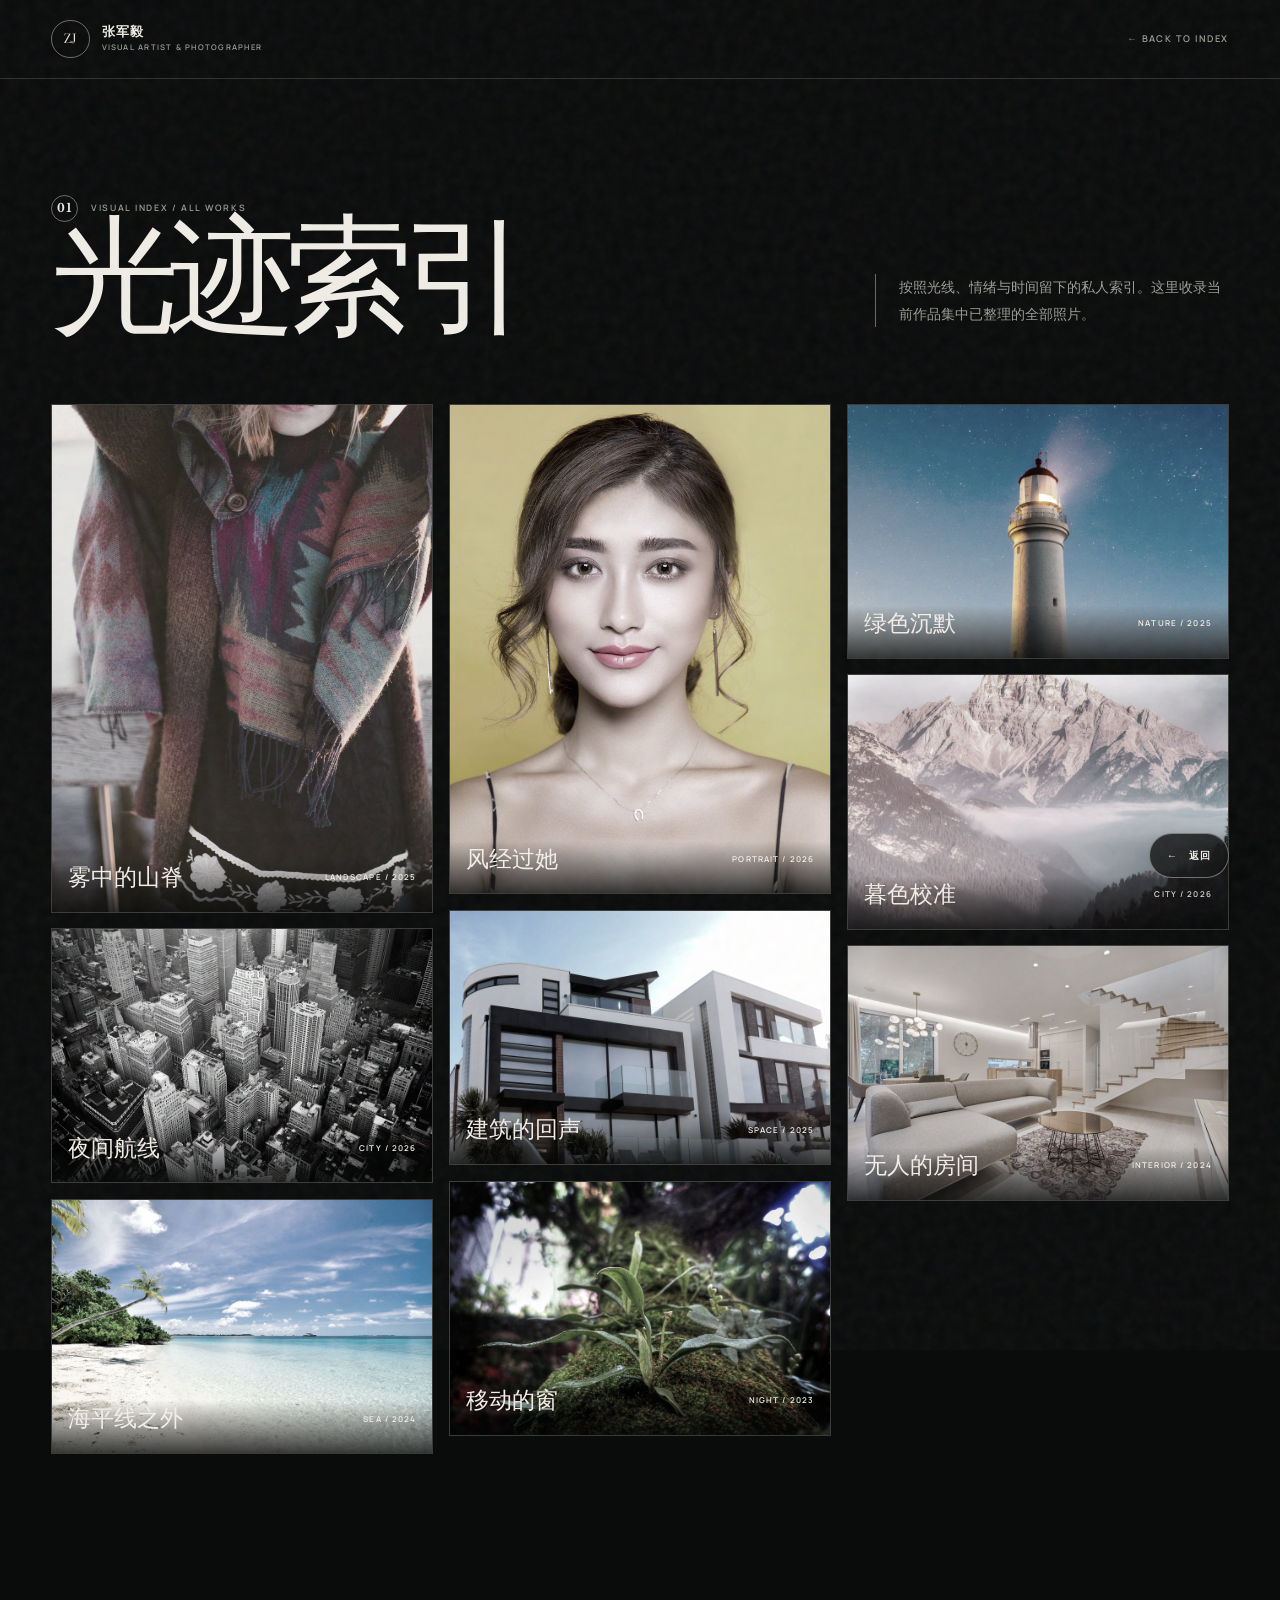
==== commit fedc3ffe: "improve photo gallery navigation and responsive layout" ====
--- a/archive.html
+++ b/archive.html
@@ -20,6 +20,11 @@
     </a>
     <a class="archive-back" href="index.html">← Back to index</a>
   </header>
+
+  <button class="archive-return" id="archive-return" type="button">
+    <span aria-hidden="true">←</span>
+    <span>返回</span>
+  </button>
 
   <main class="full-archive">
     <div class="section-index"><span>01</span><span>VISUAL INDEX / ALL WORKS</span></div>
@@ -68,6 +73,20 @@
       </figure>
     </div>
   </main>
+  <script>
+    (() => {
+      const backButton = document.getElementById("archive-return");
+      if (!backButton) return;
+
+      backButton.addEventListener("click", () => {
+        if (document.referrer && window.history.length > 1) {
+          window.history.back();
+        } else {
+          window.location.href = "index.html";
+        }
+      });
+    })();
+  </script>
 </body>
-</html>
-
+</html>
+
--- a/styles.css
+++ b/styles.css
@@ -2842,3 +2842,192 @@
     grid-template-columns: 1fr;
   }
 }
+
+
+/* =========================================================
+   V3：高级“查看全部”卡片 + 横竖图自适应 + 返回按钮
+   ========================================================= */
+
+.archive-more {
+  position: relative;
+  display: flex;
+  min-height: 18rem;
+  break-inside: avoid;
+  flex-direction: column;
+  align-items: center;
+  justify-content: center;
+  gap: 0.65rem;
+  margin: 0 0 clamp(0.55rem, 1vw, 1rem);
+  overflow: hidden;
+  border: 1px solid rgba(241, 90, 43, 0.42);
+  background:
+    linear-gradient(145deg, rgba(241, 90, 43, 0.12), transparent 44%),
+    radial-gradient(circle at 50% 42%, rgba(255, 255, 255, 0.06), transparent 46%),
+    #111312;
+  color: var(--text);
+  box-shadow: inset 0 0 0 1px rgba(255, 255, 255, 0.025);
+  transition:
+    transform 0.5s var(--ease-out),
+    border-color 0.5s var(--ease-out),
+    box-shadow 0.5s var(--ease-out);
+}
+
+.archive-more:hover {
+  transform: translateY(-5px);
+  border-color: var(--accent);
+  box-shadow:
+    0 24px 70px rgba(0, 0, 0, 0.34),
+    inset 0 0 36px rgba(241, 90, 43, 0.06);
+}
+
+.archive-more-ring {
+  position: absolute;
+  top: 50%;
+  left: 50%;
+  width: 10rem;
+  aspect-ratio: 1;
+  border: 1px solid rgba(241, 90, 43, 0.25);
+  border-radius: 50%;
+  transform: translate(-50%, -50%);
+  animation: archive-more-orbit 12s linear infinite;
+}
+
+.archive-more-ring::after {
+  content: "";
+  position: absolute;
+  top: -0.2rem;
+  left: 50%;
+  width: 0.4rem;
+  aspect-ratio: 1;
+  border-radius: 50%;
+  background: var(--accent);
+  box-shadow: 0 0 18px rgba(241, 90, 43, 0.85);
+}
+
+.archive-more-mark {
+  position: relative;
+  z-index: 1;
+  color: #fff8f3;
+  font-family: var(--font-display);
+  font-size: clamp(3.2rem, 7vw, 5.4rem);
+  line-height: 0.42;
+  letter-spacing: 0.12em;
+  text-shadow: 0 12px 36px rgba(0, 0, 0, 0.42);
+}
+
+.archive-more-count {
+  position: relative;
+  z-index: 1;
+  color: var(--accent-soft);
+  font-size: 0.52rem;
+  font-weight: 700;
+  letter-spacing: 0.22em;
+  text-transform: uppercase;
+}
+
+.archive-more-label {
+  position: relative;
+  z-index: 1;
+  color: rgba(242, 238, 231, 0.78);
+  font-size: 0.68rem;
+  font-weight: 600;
+  letter-spacing: 0.14em;
+}
+
+.archive-more-arrow {
+  position: absolute;
+  right: 1rem;
+  bottom: 0.8rem;
+  color: var(--accent);
+  font-size: 1.2rem;
+  transition: transform 0.45s var(--ease-out);
+}
+
+.archive-more:hover .archive-more-arrow {
+  transform: translate(0.18rem, -0.18rem);
+}
+
+@keyframes archive-more-orbit {
+  to { transform: translate(-50%, -50%) rotate(360deg); }
+}
+
+/* 全部照片：使用瀑布流保留横竖图原始比例 */
+.full-archive-grid {
+  display: block;
+  columns: 3;
+  column-gap: clamp(0.65rem, 1.2vw, 1.2rem);
+}
+
+.full-archive-card {
+  break-inside: avoid;
+  margin: 0 0 clamp(0.65rem, 1.2vw, 1.2rem);
+}
+
+.full-archive-card img {
+  width: 100%;
+  height: auto;
+  aspect-ratio: auto;
+  object-fit: contain;
+}
+
+/* 返回刚才页面 */
+.archive-return {
+  position: fixed;
+  right: var(--gutter);
+  bottom: 1.4rem;
+  z-index: 60;
+  display: inline-flex;
+  align-items: center;
+  gap: 0.65rem;
+  padding: 0.82rem 1.05rem;
+  border: 1px solid var(--line-strong);
+  border-radius: 999px;
+  background: rgba(13, 14, 14, 0.78);
+  color: var(--text);
+  font-size: 0.64rem;
+  font-weight: 700;
+  letter-spacing: 0.12em;
+  backdrop-filter: blur(16px);
+  box-shadow: 0 14px 40px rgba(0, 0, 0, 0.28);
+  transition:
+    transform 0.35s var(--ease-out),
+    border-color 0.35s var(--ease-out),
+    color 0.35s var(--ease-out);
+}
+
+.archive-return:hover {
+  transform: translateY(-3px);
+  border-color: var(--accent);
+  color: var(--accent-soft);
+}
+
+.full-archive {
+  padding-bottom: clamp(8rem, 13vw, 13rem);
+}
+
+@media (max-width: 900px) {
+  .full-archive-grid {
+    display: block;
+    columns: 2;
+  }
+}
+
+@media (max-width: 620px) {
+  .archive-more {
+    min-height: 15rem;
+  }
+
+  .archive-more-ring {
+    width: 8rem;
+  }
+
+  .full-archive-grid {
+    display: block;
+    columns: 1;
+  }
+
+  .archive-return {
+    right: 1rem;
+    bottom: 1rem;
+  }
+}
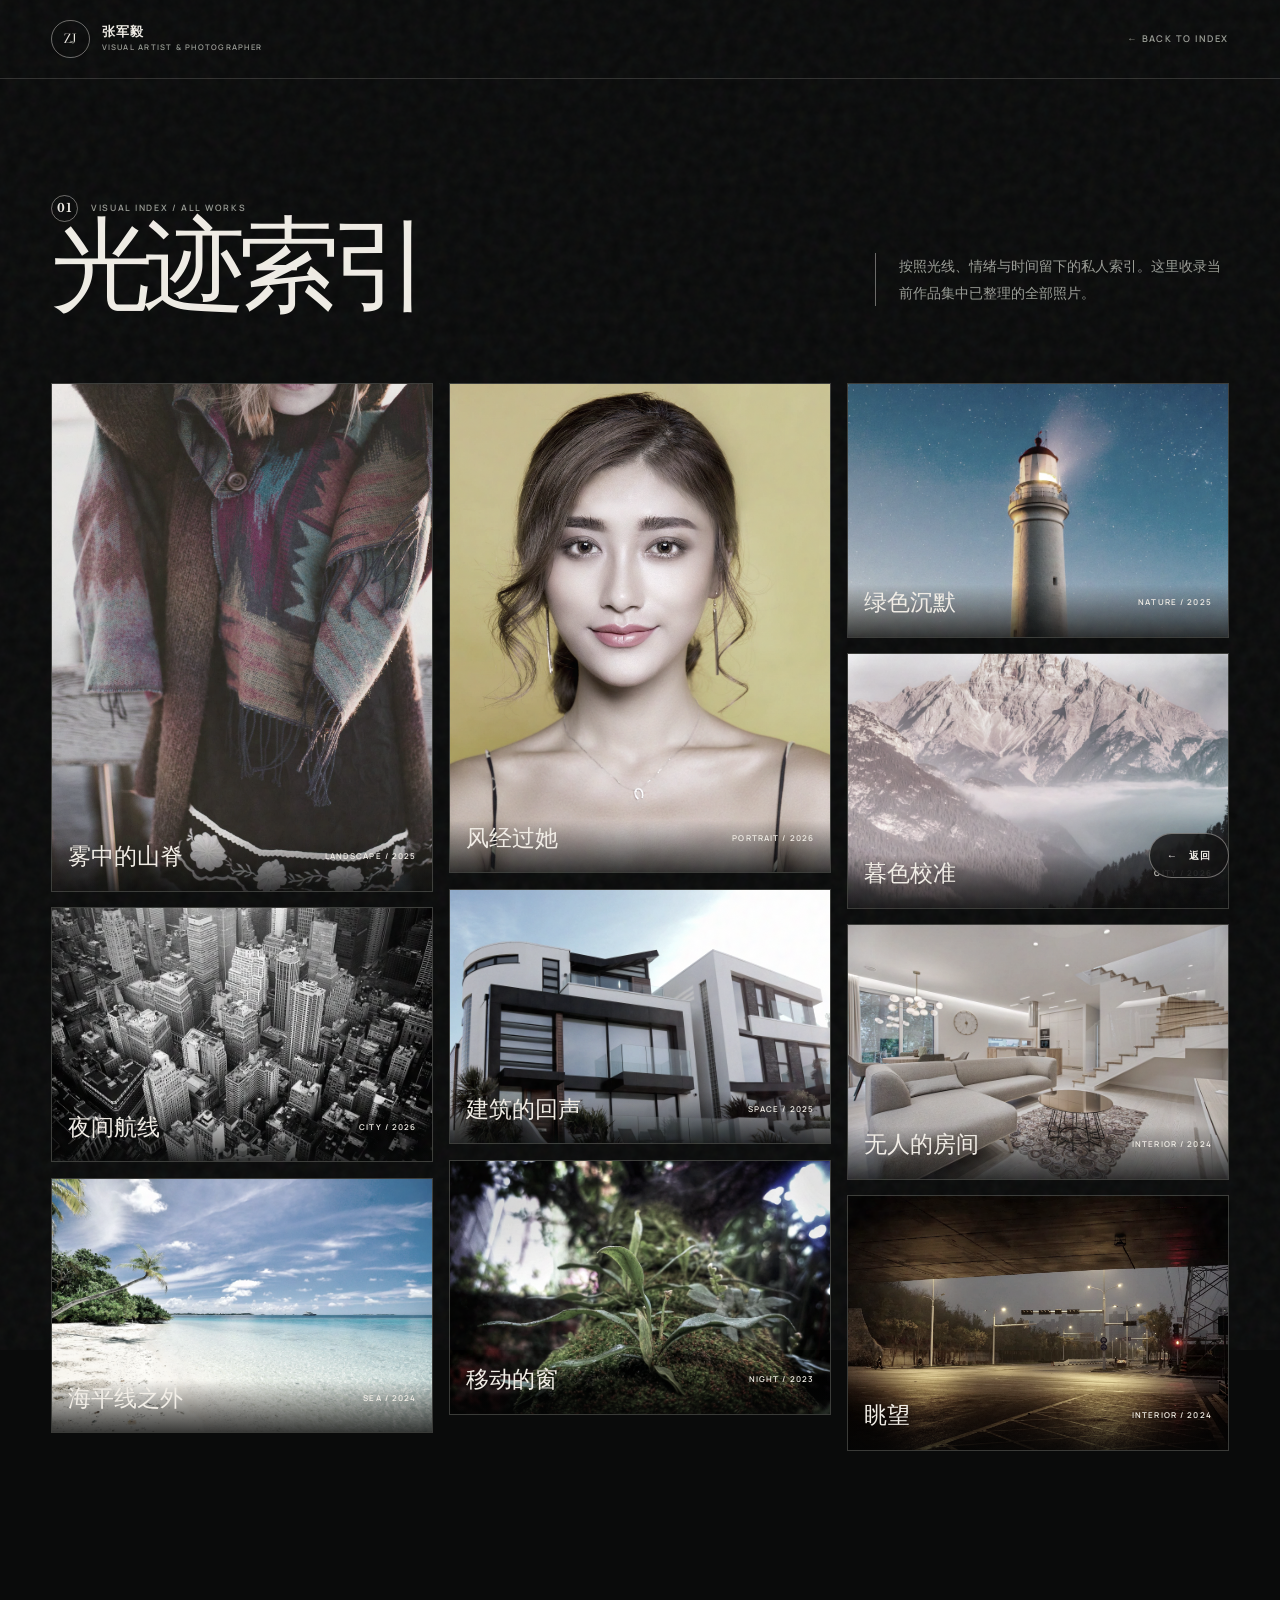
==== commit cfbbbe62: "add new photographs" ====
--- a/archive.html
+++ b/archive.html
@@ -71,6 +71,10 @@
         <img src="assets/photos/photo-09.jpg" alt="无人的房间" width="1800" height="1200" loading="lazy">
         <figcaption><strong>无人的房间</strong><small>Interior / 2024</small></figcaption>
       </figure>
+      <figure class="full-archive-card">
+        <img src="assets/photos/photo-10.jpg" alt="眺望" width="1800" height="1200" loading="lazy">
+        <figcaption><strong>眺望</strong><small>Interior / 2024</small></figcaption>
+      </figure>
     </div>
   </main>
   <script>
--- a/styles.css
+++ b/styles.css
@@ -2740,7 +2740,7 @@
 
 .full-archive-head h1 {
   font-family: var(--font-display);
-  font-size: clamp(4rem, 10vw, 12rem);
+  font-size: clamp(3.2rem, 8vw, 9rem);
   font-weight: 400;
   letter-spacing: -0.085em;
   line-height: 0.82;
@@ -2835,7 +2835,7 @@
   }
 
   .full-archive-head h1 {
-    font-size: clamp(3.4rem, 17vw, 5.8rem);
+    font-size: clamp(2.8rem, 14vw, 4.8rem);
   }
 
   .full-archive-grid {
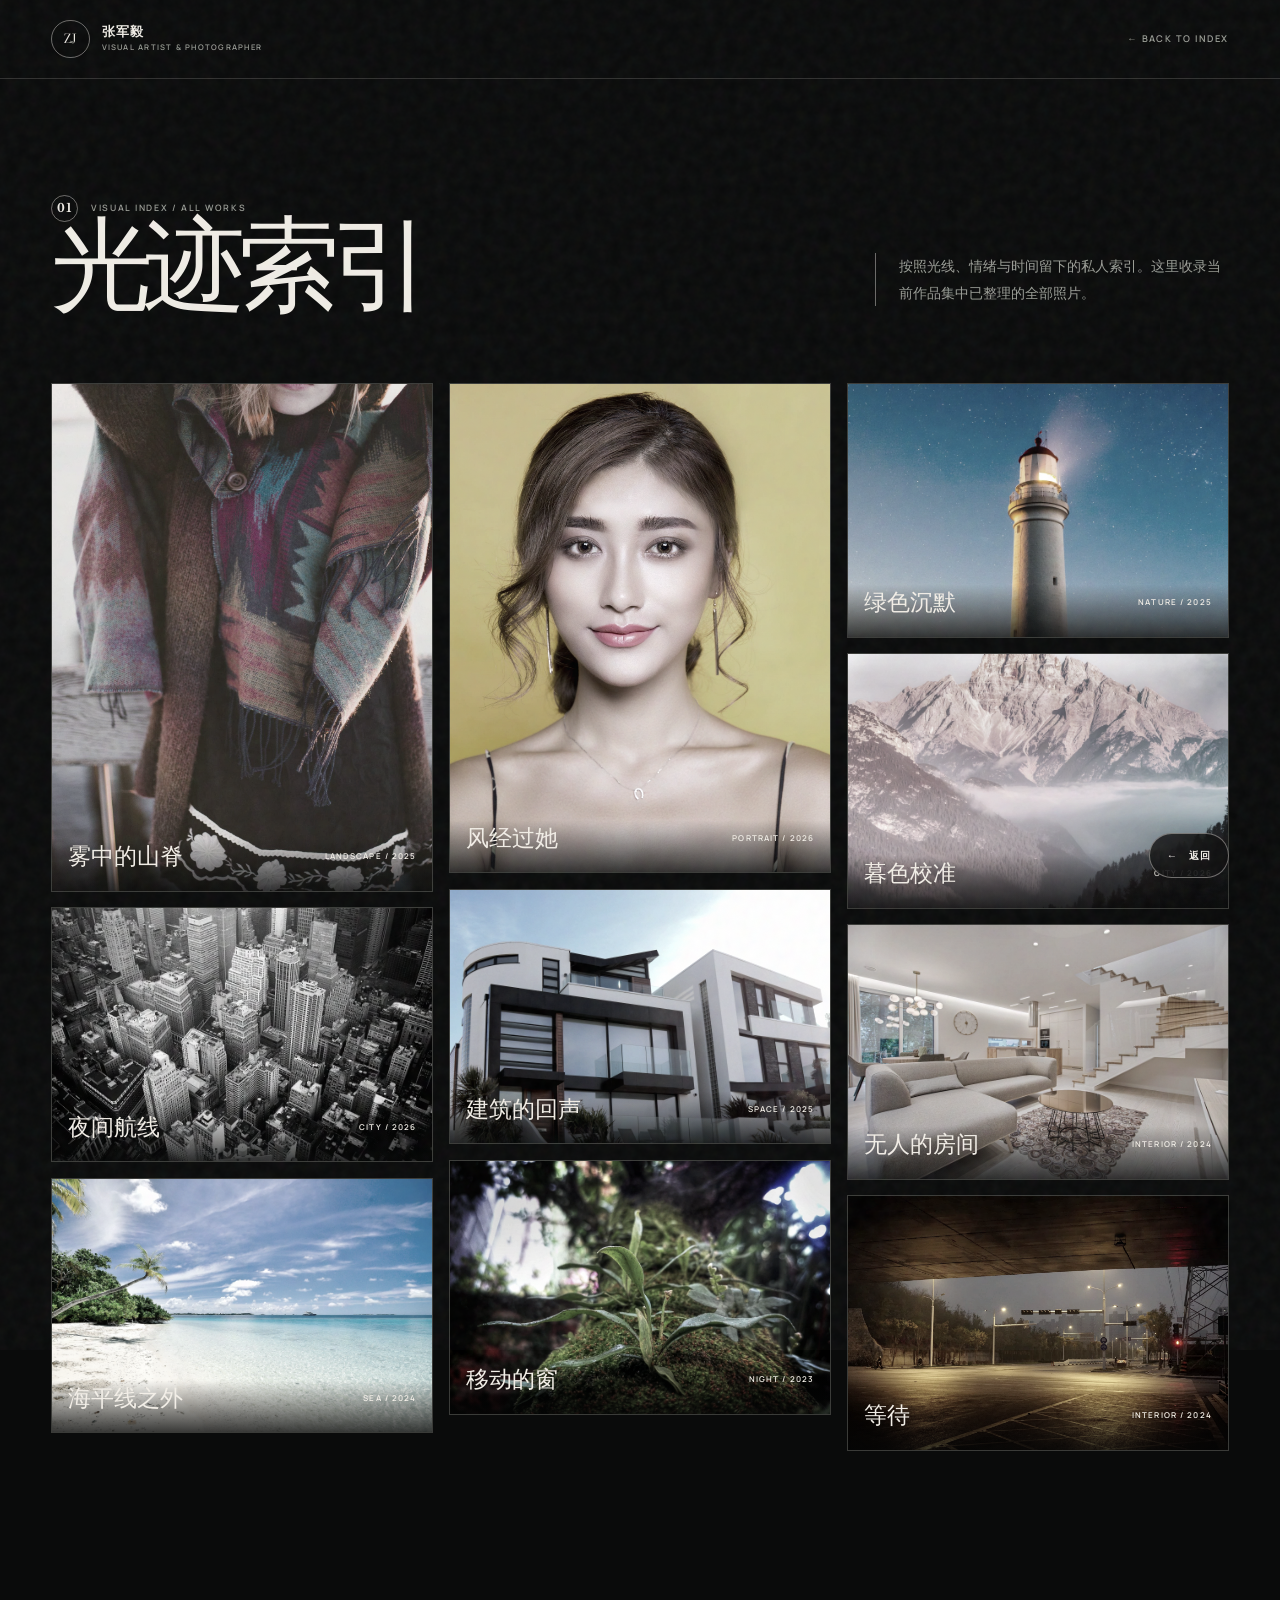
==== commit afd7dd63: "加照片" ====
--- a/archive.html
+++ b/archive.html
@@ -72,8 +72,8 @@
         <figcaption><strong>无人的房间</strong><small>Interior / 2024</small></figcaption>
       </figure>
       <figure class="full-archive-card">
-        <img src="assets/photos/photo-10.jpg" alt="眺望" width="1800" height="1200" loading="lazy">
-        <figcaption><strong>眺望</strong><small>Interior / 2024</small></figcaption>
+        <img src="assets/photos/photo-10.jpg" alt="等待" width="1800" height="1200" loading="lazy">
+        <figcaption><strong>等待</strong><small>Interior / 2024</small></figcaption>
       </figure>
     </div>
   </main>
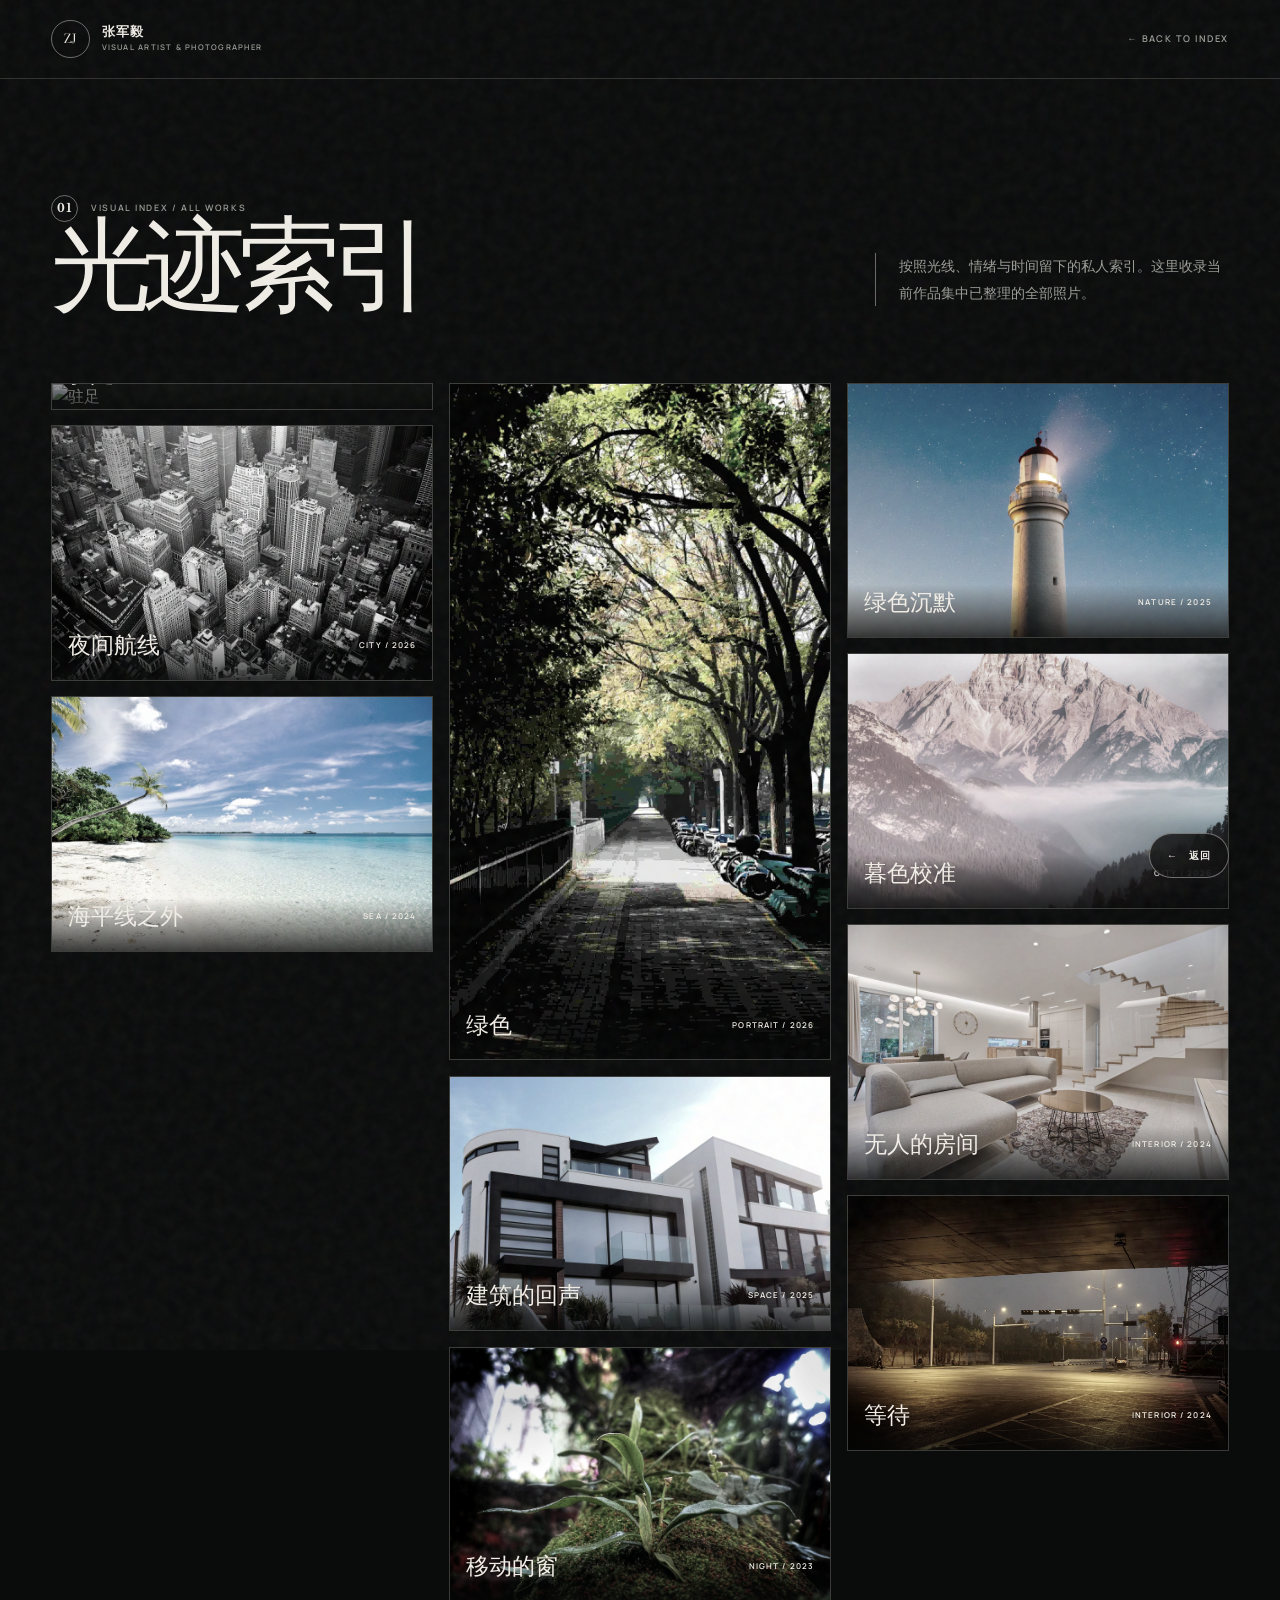
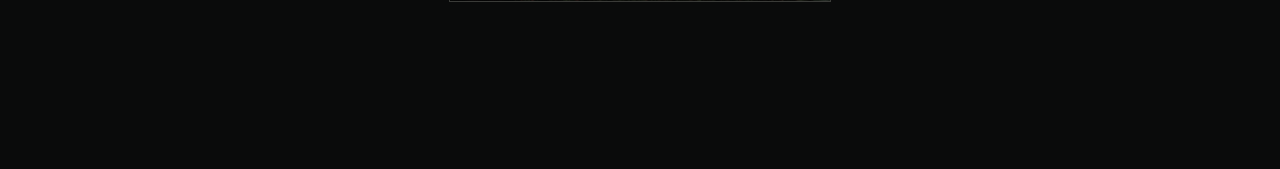
==== commit 6d80133a: "加照片" ====
--- a/archive.html
+++ b/archive.html
@@ -36,8 +36,8 @@
 
     <div class="full-archive-grid">
       <figure class="full-archive-card">
-        <img src="assets/photos/photo-01.jpg" alt="雾中的山脊" width="1200" height="1600" loading="lazy">
-        <figcaption><strong>雾中的山脊</strong><small>Landscape / 2025</small></figcaption>
+        <img src="assets/photos/photo-01.jpg" alt="驻足" width="1200" height="1600" loading="lazy">
+        <figcaption><strong>驻足</strong><small>Landscape / 2025</small></figcaption>
       </figure>
       <figure class="full-archive-card">
         <img src="assets/photos/photo-02.jpg" alt="夜间航线" width="1800" height="1200" loading="lazy">
@@ -48,8 +48,8 @@
         <figcaption><strong>海平线之外</strong><small>Sea / 2024</small></figcaption>
       </figure>
       <figure class="full-archive-card">
-        <img src="assets/photos/photo-04.jpg" alt="风经过她" width="1400" height="1800" loading="lazy">
-        <figcaption><strong>风经过她</strong><small>Portrait / 2026</small></figcaption>
+        <img src="assets/photos/photo-13.jpg" alt="绿色" width="1400" height="1800" loading="lazy">
+        <figcaption><strong>绿色</strong><small>Portrait / 2026</small></figcaption>
       </figure>
       <figure class="full-archive-card">
         <img src="assets/photos/photo-05.jpg" alt="建筑的回声" width="1800" height="1200" loading="lazy">
